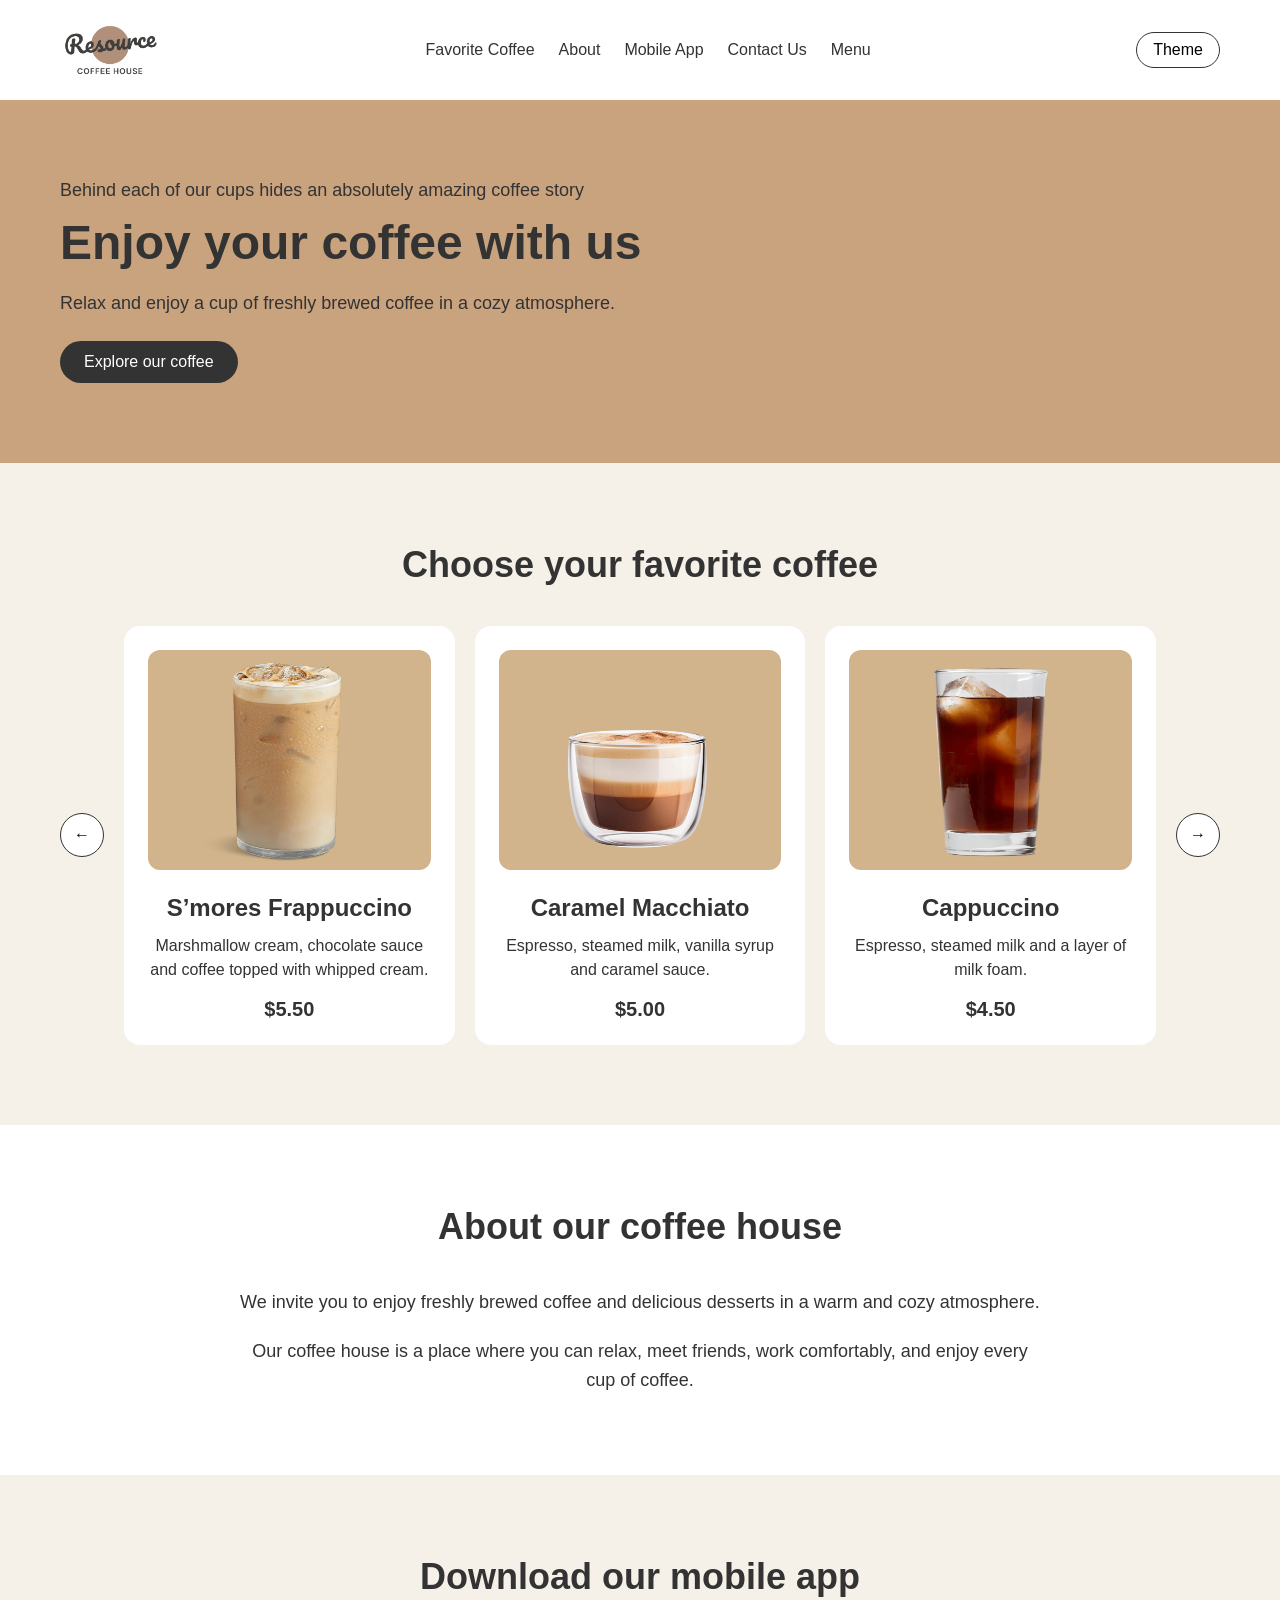
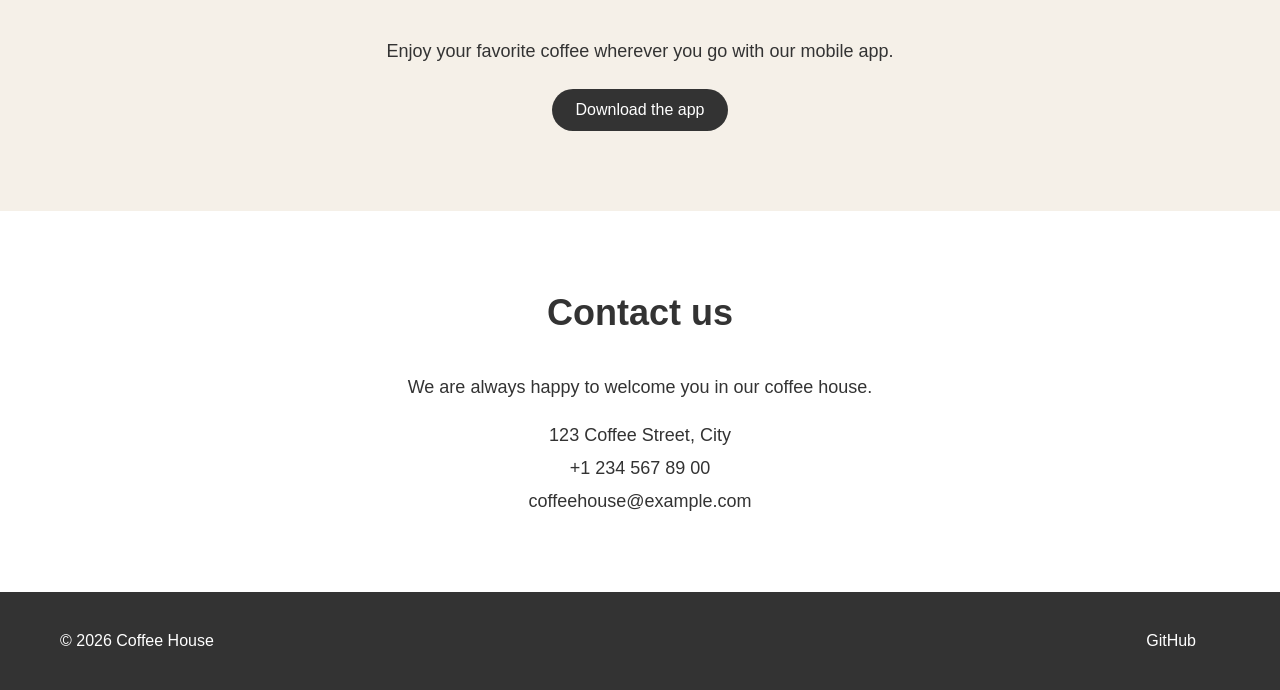
==== index.html @ 2ff6e304 "feat: complete landing page layout" ====
<!DOCTYPE html>
<html lang="en">
<head>
  <meta charset="UTF-8">
  <meta name="viewport" content="width=device-width, initial-scale=1.0">
  <title>Coffee House</title>
  <link rel="stylesheet" href="css/style.css">
</head>
<body>
  <header class="header">
    <div class="container">
      <a class="logo" href="index.html">
        <img src="images/logo.png" alt="Coffee House logo">
      </a>
      <nav class="navigation">
        <ul class="navigation-list">
          <li class="navigation-item">
            <a class="navigation-link" href="#favorite-coffee">Favorite Coffee</a>
          </li>
          <li class="navigation-item">
            <a class="navigation-link" href="#about">About</a>
          </li>
          <li class="navigation-item">
            <a class="navigation-link" href="#mobile-app">Mobile App</a>
          </li>
          <li class="navigation-item">
            <a class="navigation-link" href="#contact">Contact Us</a>
          </li>
          <li class="navigation-item">
            <a class="navigation-link" href="menu.html">Menu</a>
          </li>
        </ul>
      </nav>

      <button class="theme-button" type="button">Theme</button>

      <button class="burger-button" type="button" aria-label="Open navigation menu">
        <span></span>
        <span></span>
      </button>
    </div>
  </header>

  <main>
    <section class="hero" id="hero">
      <div class="container">
        <div class="hero-content">
          <p class="hero-subtitle">Behind each of our cups hides an absolutely amazing coffee story</p>
          <h1 class="hero-title">Enjoy your coffee with us</h1>
          <p class="hero-description">
            Relax and enjoy a cup of freshly brewed coffee in a cozy atmosphere.
          </p>
          <a class="button hero-button" href="#favorite-coffee">Explore our coffee</a>
        </div>
      </div>
    </section>

    <section class="favorite-coffee" id="favorite-coffee">
      <div class="container">
        <h2 class="section-title">Choose your favorite coffee</h2>

        <div class="slider">
          <button class="slider-button slider-button-prev" type="button" aria-label="Previous slide">
            ←
          </button>

          <div class="slider-content">
            <article class="slider-card">
              <img
                class="slider-image"
                src="images/smores.png"
                alt="S’mores Frappuccino coffee"
              >
              <h3 class="slider-title">S’mores Frappuccino</h3>
              <p class="slider-description">
                Marshmallow cream, chocolate sauce and coffee topped with whipped cream.
              </p>
              <p class="slider-price">$5.50</p>
            </article>

            <article class="slider-card">
              <img
                class="slider-image"
                src="images/caramel.png"
                alt="Caramel Macchiato coffee"
              >
              <h3 class="slider-title">Caramel Macchiato</h3>
              <p class="slider-description">
                Espresso, steamed milk, vanilla syrup and caramel sauce.
              </p>
              <p class="slider-price">$5.00</p>
            </article>

            <article class="slider-card">
              <img
                class="slider-image"
                src="images/cappuccino.png"
                alt="Cappuccino coffee"
              >
              <h3 class="slider-title">Cappuccino</h3>
              <p class="slider-description">
                Espresso, steamed milk and a layer of milk foam.
              </p>
              <p class="slider-price">$4.50</p>
            </article>
          </div>

          <button class="slider-button slider-button-next" type="button" aria-label="Next slide">
            →
          </button>
        </div>
      </div>
    </section>

    <section class="about" id="about">
      <div class="container">
        <h2 class="section-title">About our coffee house</h2>

        <div class="about-content">
          <p class="about-text">
            We invite you to enjoy freshly brewed coffee and delicious desserts
            in a warm and cozy atmosphere.
          </p>

          <p class="about-text">
            Our coffee house is a place where you can relax, meet friends,
            work comfortably, and enjoy every cup of coffee.
          </p>
        </div>
      </div>
    </section>

    <section class="mobile-app" id="mobile-app">
      <div class="container">
        <h2 class="section-title">Download our mobile app</h2>

        <div class="mobile-app-content">
          <p class="mobile-app-text">
            Enjoy your favorite coffee wherever you go with our mobile app.
          </p>

          <a class="button mobile-app-button" href="#">Download the app</a>
        </div>
      </div>
    </section>

    <section class="contact" id="contact">
      <div class="container">
        <h2 class="section-title">Contact us</h2>

        <div class="contact-content">
          <p class="contact-text">
            We are always happy to welcome you in our coffee house.
          </p>

          <ul class="contact-list">
            <li class="contact-item">123 Coffee Street, City</li>
            <li class="contact-item">+1 234 567 89 00</li>
            <li class="contact-item">coffeehouse@example.com</li>
          </ul>
        </div>
      </div>
    </section>
  </main>

  <footer class="footer">
    <div class="container">
      <p class="footer-text">© 2026 Coffee House</p>

      <div class="footer-links">
        <a class="footer-link" href="https://github.com/" target="_blank" rel="noopener noreferrer">
          GitHub
        </a>
        <a class="footer-link" href="https://rs.school/" target="_blank" rel="noopener noreferrer">
          <img src="images/rs-school-logo.svg" alt="Rolling Scopes School logo">
        </a>
      </div>
    </div>
  </footer>

  <script src="js/script.js"></script>
</body>
</html>
---- css/style.css ----
* {
  box-sizing: border-box;
}

html {
  scroll-behavior: smooth;
}

body {
  margin: 0;
  font-family: Arial, sans-serif;
  background-color: #e6e6e6;
  color: #333333;
}

a {
  color: inherit;
  text-decoration: none;
}

button {
  font: inherit;
}

.container {
  width: 100%;
  max-width: 1200px;
  margin: 0 auto;
  padding-right: 20px;
  padding-left: 20px;
}

.header {
  padding-top: 20px;
  padding-bottom: 20px;
  background-color: #ffffff;
}

.header .container {
  display: flex;
  align-items: center;
  justify-content: space-between;
}

.logo {
  display: block;
  width: 100px;
}

.logo img {
  display: block;
  width: 100%;
  height: auto;
}

.navigation-list {
  display: flex;
  margin: 0;
  padding: 0;
  gap: 24px;
  list-style: none;
}

.navigation-link {
  transition: opacity 0.3s ease;
}

.navigation-link:hover {
  opacity: 0.7;
}

.theme-button {
  padding: 8px 16px;
  border: 1px solid #333333;
  border-radius: 20px;
  background-color: transparent;
  cursor: pointer;
  transition: background-color 0.3s ease, color 0.3s ease;
}

.theme-button:hover {
  background-color: #333333;
  color: #ffffff;
}

.burger-button {
  display: none;
}

.hero {
  padding-top: 80px;
  padding-bottom: 80px;
  background-color: #c9a27e;
}

.hero-content {
  max-width: 600px;
}

.hero-subtitle {
  margin-top: 0;
  margin-bottom: 16px;
  font-size: 18px;
}

.hero-title {
  margin-top: 0;
  margin-bottom: 20px;
  font-size: 48px;
  line-height: 1.1;
}

.hero-description {
  margin-top: 0;
  margin-bottom: 24px;
  font-size: 18px;
  line-height: 1.5;
}

.hero-button {
  display: inline-block;
  padding: 12px 24px;
  border-radius: 24px;
  background-color: #333333;
  color: #ffffff;
  transition: opacity 0.3s ease;
}

.hero-button:hover {
  opacity: 0.8;
}

.favorite-coffee {
  padding-top: 80px;
  padding-bottom: 80px;
  background-color: #f5f0e8;
}

.section-title {
  margin-top: 0;
  margin-bottom: 40px;
  font-size: 36px;
  line-height: 1.2;
  text-align: center;
}

.slider {
  display: flex;
  align-items: center;
  gap: 20px;
}

.slider-content {
  display: flex;
  flex: 1;
  gap: 20px;
  overflow: hidden;
}

.slider-card {
  flex: 1;
  padding: 24px;
  border-radius: 16px;
  background-color: #ffffff;
  text-align: center;
}

.slider-image {
  width: 100%;
  height: 220px;
  margin-bottom: 20px;
  border-radius: 12px;
  background-color: #d2b48c;
}

.slider-title {
  margin-top: 0;
  margin-bottom: 12px;
  font-size: 24px;
}

.slider-description {
  margin-top: 0;
  margin-bottom: 16px;
  line-height: 1.5;
}

.slider-price {
  margin: 0;
  font-weight: 700;
  font-size: 20px;
}

.slider-button {
  width: 44px;
  height: 44px;
  flex-shrink: 0;
  border: 1px solid #333333;
  border-radius: 50%;
  background-color: #ffffff;
  cursor: pointer;
  transition: background-color 0.3s ease, color 0.3s ease;
}

.slider-button:hover {
  background-color: #333333;
  color: #ffffff;
}

.about {
  padding-top: 80px;
  padding-bottom: 80px;
  background-color: #ffffff;
}

.about-content {
  max-width: 800px;
  margin: 0 auto;
}

.about-text {
  margin-top: 0;
  margin-bottom: 20px;
  font-size: 18px;
  line-height: 1.6;
  text-align: center;
}

.about-text:last-child {
  margin-bottom: 0;
}

.mobile-app {
  padding-top: 80px;
  padding-bottom: 80px;
  background-color: #f5f0e8;
}

.mobile-app-content {
  max-width: 700px;
  margin: 0 auto;
  text-align: center;
}

.mobile-app-text {
  margin-top: 0;
  margin-bottom: 24px;
  font-size: 18px;
  line-height: 1.5;
}

.mobile-app-button {
  display: inline-block;
  padding: 12px 24px;
  border-radius: 24px;
  background-color: #333333;
  color: #ffffff;
  transition: opacity 0.3s ease;
}

.mobile-app-button:hover {
  opacity: 0.8;
}

.contact {
  padding-top: 80px;
  padding-bottom: 80px;
  background-color: #ffffff;
}

.contact-content {
  max-width: 600px;
  margin: 0 auto;
  text-align: center;
}

.contact-text {
  margin-top: 0;
  margin-bottom: 24px;
  font-size: 18px;
  line-height: 1.5;
}

.contact-list {
  margin: 0;
  padding: 0;
  list-style: none;
}

.contact-item {
  margin-bottom: 12px;
  font-size: 18px;
}

.contact-item:last-child {
  margin-bottom: 0;
}

.footer {
  padding-top: 40px;
  padding-bottom: 40px;
  background-color: #333333;
  color: #ffffff;
}

.footer .container {
  display: flex;
  align-items: center;
  justify-content: space-between;
  gap: 20px;
}

.footer-text {
  margin: 0;
}

.footer-links {
  display: flex;
  gap: 24px;
}

.footer-link {
  transition: opacity 0.3s ease;
}

.footer-link:hover {
  opacity: 0.7;
}

.menu {
  padding-top: 80px;
  padding-bottom: 80px;
  background-color: #f5f0e8;
}

.menu-title {
  margin-top: 0;
  margin-bottom: 40px;
  font-size: 48px;
  line-height: 1.2;
  text-align: center;
}

.menu-categories {
  display: flex;
  justify-content: center;
  gap: 16px;
  margin-bottom: 40px;
}

.category-button {
  padding: 10px 20px;
  border: 1px solid #333333;
  border-radius: 24px;
  background-color: #ffffff;
  cursor: pointer;
  transition: background-color 0.3s ease, color 0.3s ease;
}

.category-button:hover {
  background-color: #333333;
  color: #ffffff;
}

.menu-grid {
  display: grid;
  grid-template-columns: repeat(4, 1fr);
  gap: 20px;
}

.menu-card {
  overflow: hidden;
  border-radius: 16px;
  background-color: #ffffff;
  transition: transform 0.3s ease, box-shadow 0.3s ease;
}

.menu-card:hover {
  transform: translateY(-4px);
  box-shadow: 0 8px 20px rgba(0, 0, 0, 0.15);
}

.menu-card-image {
  display: block;
  width: 100%;
  height: auto;
}

.menu-card-title {
  margin-top: 20px;
  margin-right: 20px;
  margin-bottom: 12px;
  margin-left: 20px;
  font-size: 22px;
}

.menu-card-description {
  margin-top: 0;
  margin-right: 20px;
  margin-bottom: 16px;
  margin-left: 20px;
  line-height: 1.5;
}

.menu-card-price {
  margin-top: 0;
  margin-right: 20px;
  margin-bottom: 20px;
  margin-left: 20px;
  font-weight: 700;
  font-size: 20px;
}

.show-more-button {
  display: block;
  margin-top: 40px;
  margin-right: auto;
  margin-left: auto;
  padding: 12px 24px;
  border: 1px solid #333333;
  border-radius: 24px;
  background-color: #333333;
  color: #ffffff;
  cursor: pointer;
  transition: opacity 0.3s ease;
}

.show-more-button:hover {
  opacity: 0.8;
}

@media (max-width: 768px) {
  .navigation {
    display: none;
  }

  .burger-button {
    display: flex;
    flex-direction: column;
    align-items: center;
    justify-content: center;
    gap: 6px;
    width: 44px;
    height: 44px;
    padding: 0;
    border: 1px solid #333333;
    border-radius: 50%;
    background-color: transparent;
    cursor: pointer;
  }

  .burger-button span {
    width: 18px;
    height: 2px;
    background-color: #333333;
  }

  .theme-button {
    margin-left: auto;
  }

  .menu-grid {
    grid-template-columns: 1fr;
  }

  .hero {
    padding-top: 60px;
    padding-bottom: 60px;
  }

  .hero-title {
    font-size: 40px;
  }

  .section-title {
    font-size: 32px;
  }

  .slider {
    gap: 12px;
  }

  .slider-content {
    gap: 0;
  }

  .slider-card {
    min-width: 100%;
  }

  .slider-card:not(:first-child) {
    display: none;
  }

    .slider-image {
    height: auto;
    object-fit: contain;
  }

  .footer .container {
    flex-direction: column;
    text-align: center;
  }
}

@media (max-width: 380px) {
  .container {
    padding-right: 16px;
    padding-left: 16px;
  }

  .header {
    padding-top: 16px;
    padding-bottom: 16px;
  }

  .logo {
    font-size: 20px;
  }

  .theme-button {
    padding: 6px 12px;
  }

  .hero-title {
    font-size: 32px;
  }

  .hero-subtitle {
    font-size: 16px;
  }

  .hero-description {
    font-size: 16px;
  }

  .section-title {
    font-size: 28px;
  }

  .slider {
    gap: 8px;
  }

  .slider-button {
    width: 36px;
    height: 36px;
  }

  .slider-card {
    padding: 16px;
  }

  .slider-image {
    height: 180px;
  }

  .menu {
    padding-top: 60px;
    padding-bottom: 60px;
  }

  .menu-title {
    font-size: 32px;
  }

  .menu-categories {
    gap: 8px;
  }

  .category-button {
    padding: 8px 12px;
  }

  .menu-grid {
    grid-template-columns: 1fr;
  }
}

.dark-theme {
  background-color: #333333;
  color: #ffffff;
}

.dark-theme .header {
  background-color: #222222;
}

.dark-theme .hero {
  background-color: #5a4635;
}

.dark-theme .favorite-coffee {
  background-color: #2b2b2b;
}

.dark-theme .slider-card {
  background-color: #3a3a3a;
}

.dark-theme .about {
  background-color: #222222;
}

.dark-theme .mobile-app {
  background-color: #2b2b2b;
}

.dark-theme .contact {
  background-color: #222222;
}

.dark-theme .menu {
  background-color: #2b2b2b;
}

.dark-theme .menu-card {
  background-color: #3a3a3a;
}

.dark-theme .category-button {
  background-color: #3a3a3a;
  color: #ffffff;
}

.dark-theme .slider-button {
  background-color: #3a3a3a;
  color: #ffffff;
}

.dark-theme .theme-button {
  border-color: #ffffff;
  color: #ffffff;
}
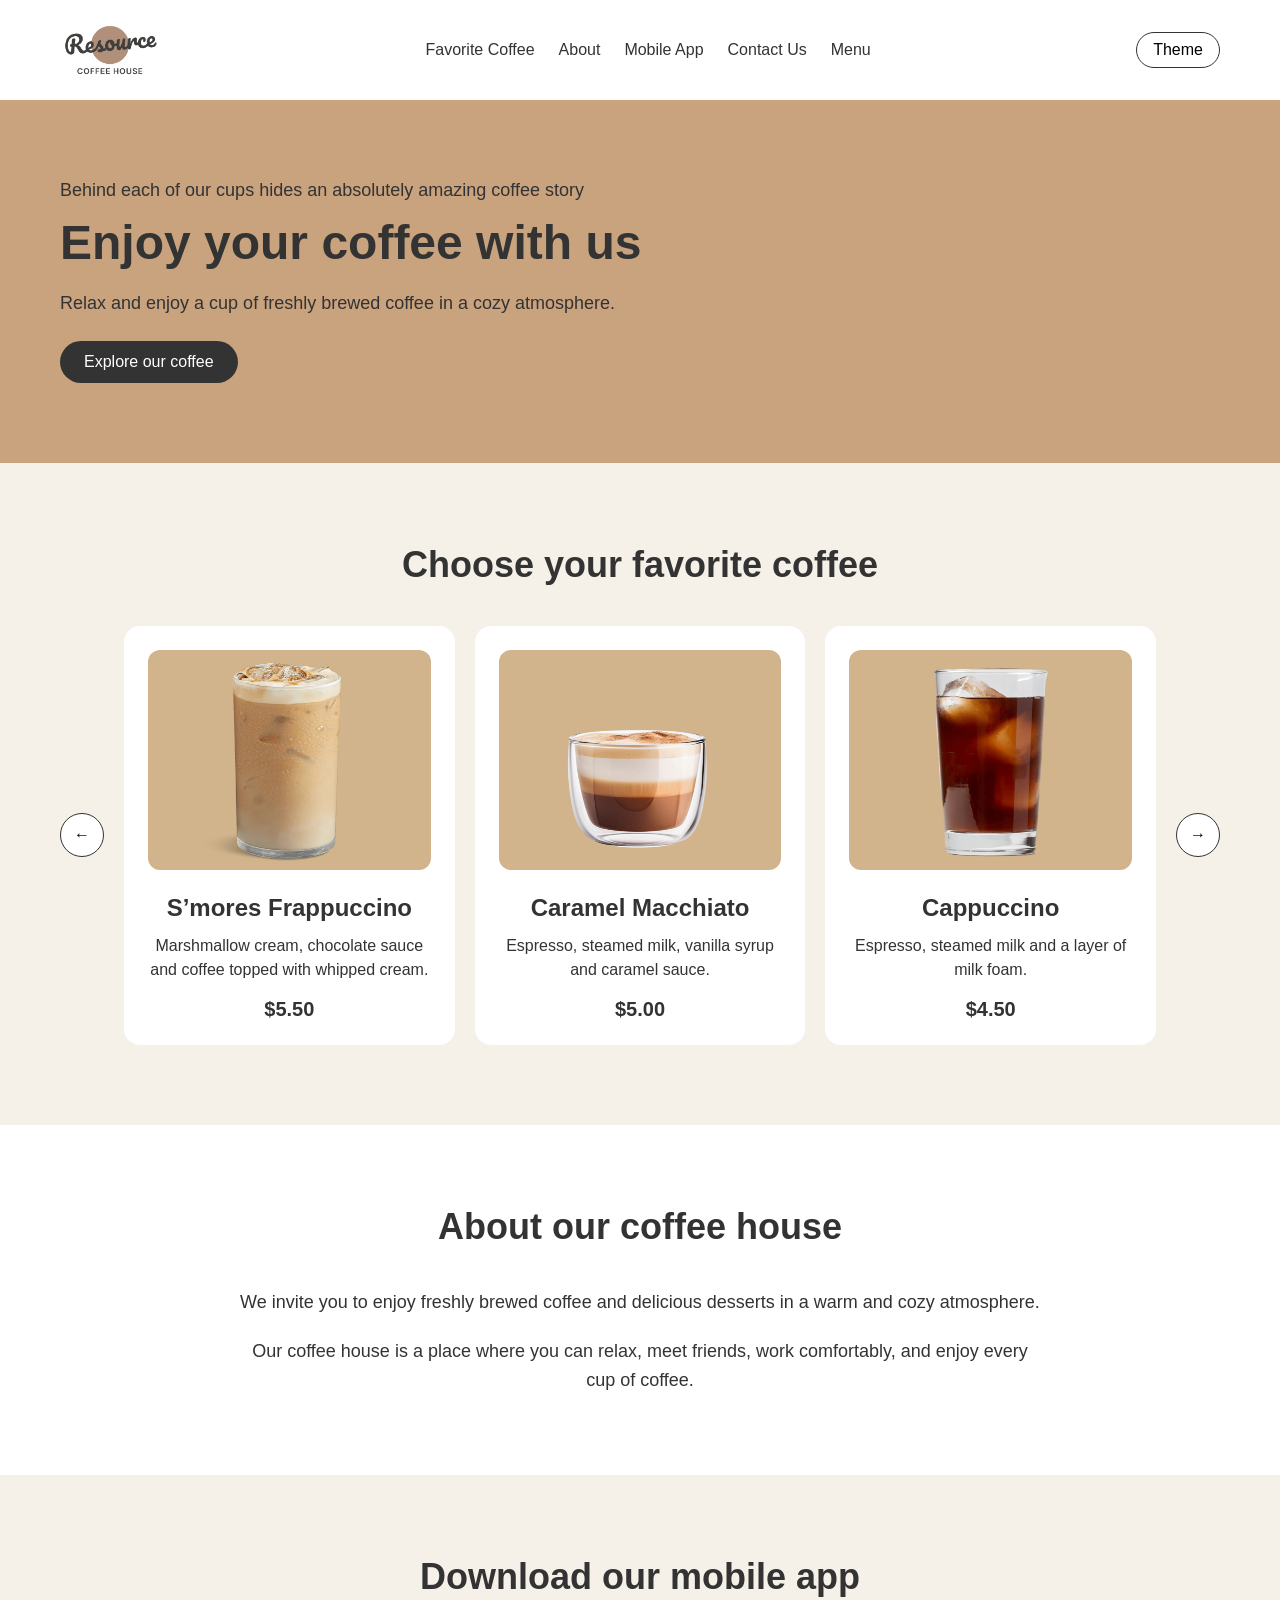
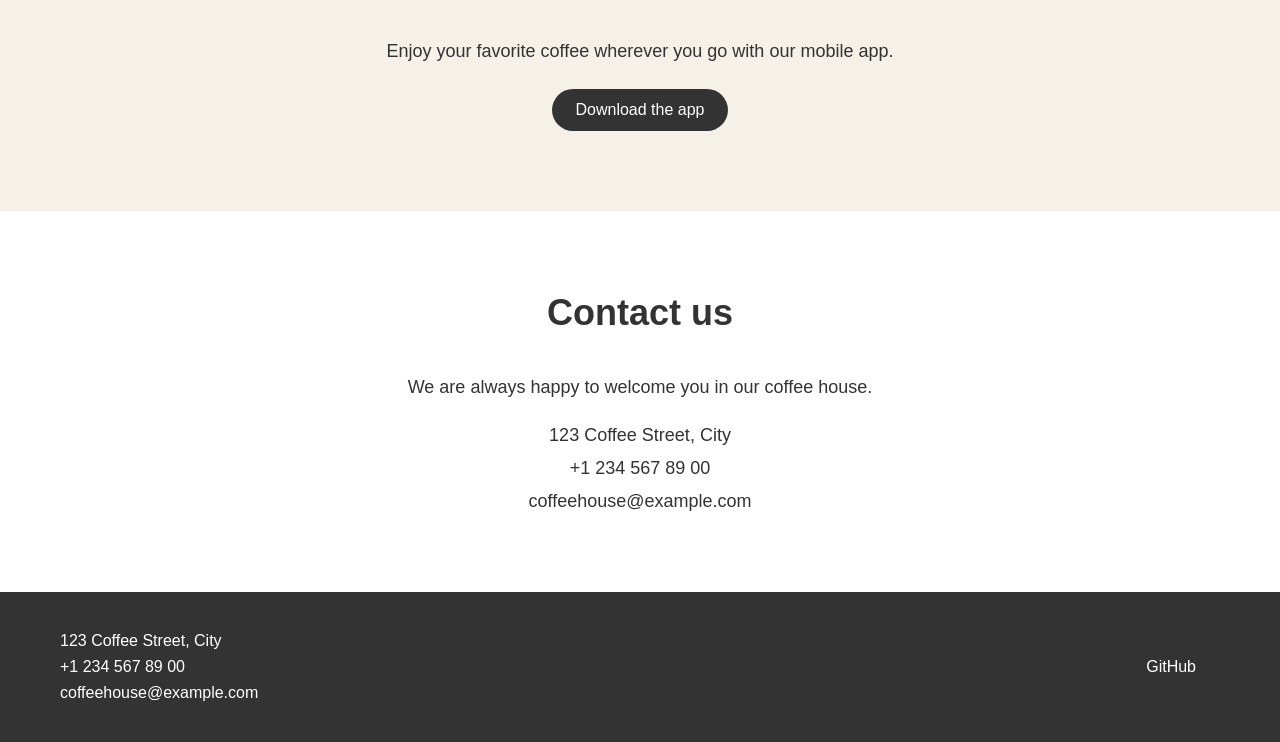
==== commit 9080f6ff: "fix: update footer contacts" ====
--- a/index.html
+++ b/index.html
@@ -4,6 +4,7 @@
   <meta charset="UTF-8">
   <meta name="viewport" content="width=device-width, initial-scale=1.0">
   <title>Coffee House</title>
+  <link rel="icon" href="images/logo.png">
   <link rel="stylesheet" href="css/style.css">
 </head>
 <body>
@@ -155,8 +156,12 @@
 
           <ul class="contact-list">
             <li class="contact-item">123 Coffee Street, City</li>
-            <li class="contact-item">+1 234 567 89 00</li>
-            <li class="contact-item">coffeehouse@example.com</li>
+            <li class="contact-item">
+              <a href="tel:+12345678900">+1 234 567 89 00</a>
+            </li>
+            <li class="contact-item">
+              <a href="mailto:coffeehouse@example.com">coffeehouse@example.com</a>
+            </li>
           </ul>
         </div>
       </div>
@@ -165,7 +170,11 @@
 
   <footer class="footer">
     <div class="container">
-      <p class="footer-text">© 2026 Coffee House</p>
+      <div class="footer-contact">
+        <p>123 Coffee Street, City</p>
+        <p>+1 234 567 89 00</p>
+        <p>coffeehouse@example.com</p>
+      </div>
 
       <div class="footer-links">
         <a class="footer-link" href="https://github.com/" target="_blank" rel="noopener noreferrer">
--- a/css/style.css
+++ b/css/style.css
@@ -311,6 +311,16 @@
 }
 
 .footer-text {
+  margin: 0;
+}
+
+.footer-contact {
+  display: flex;
+  flex-direction: column;
+  gap: 8px;
+}
+
+.footer-contact p {
   margin: 0;
 }
 
@@ -492,7 +502,7 @@
     display: none;
   }
 
-    .slider-image {
+  .slider-image {
     height: auto;
     object-fit: contain;
   }
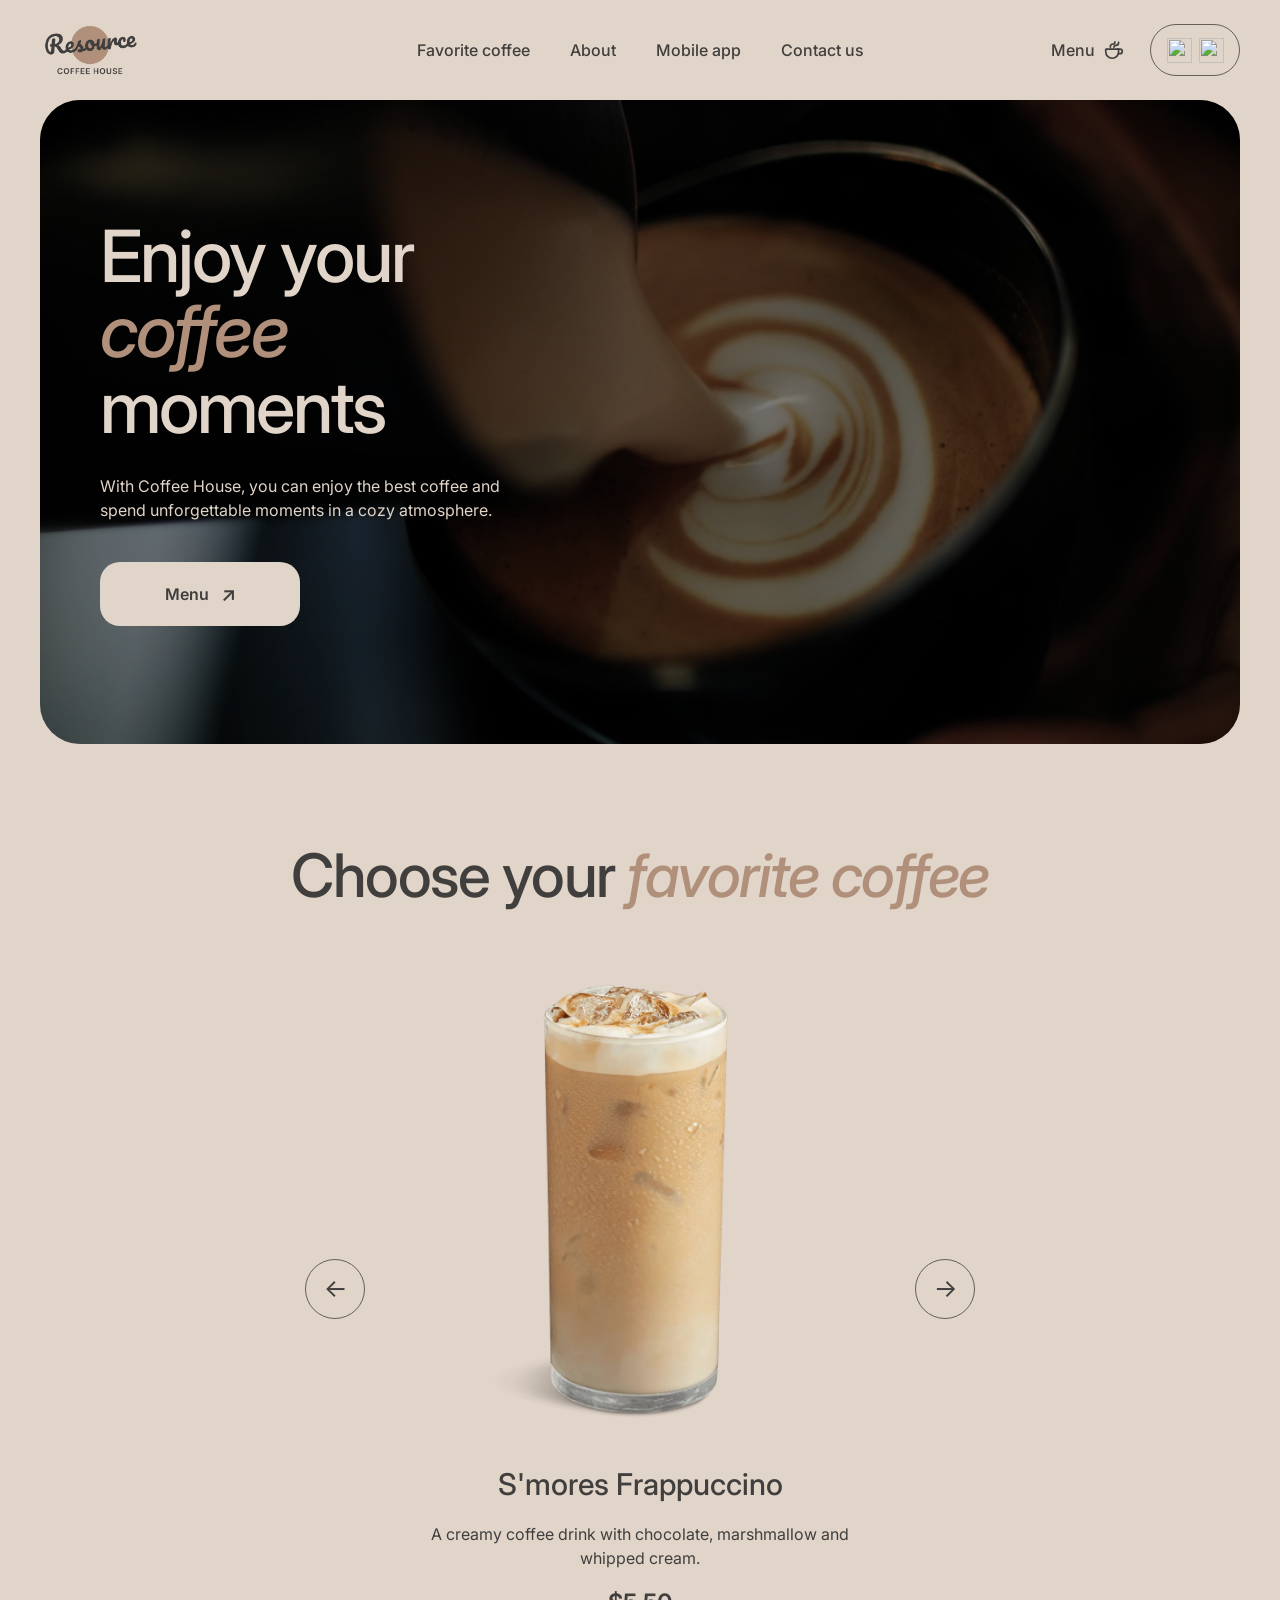
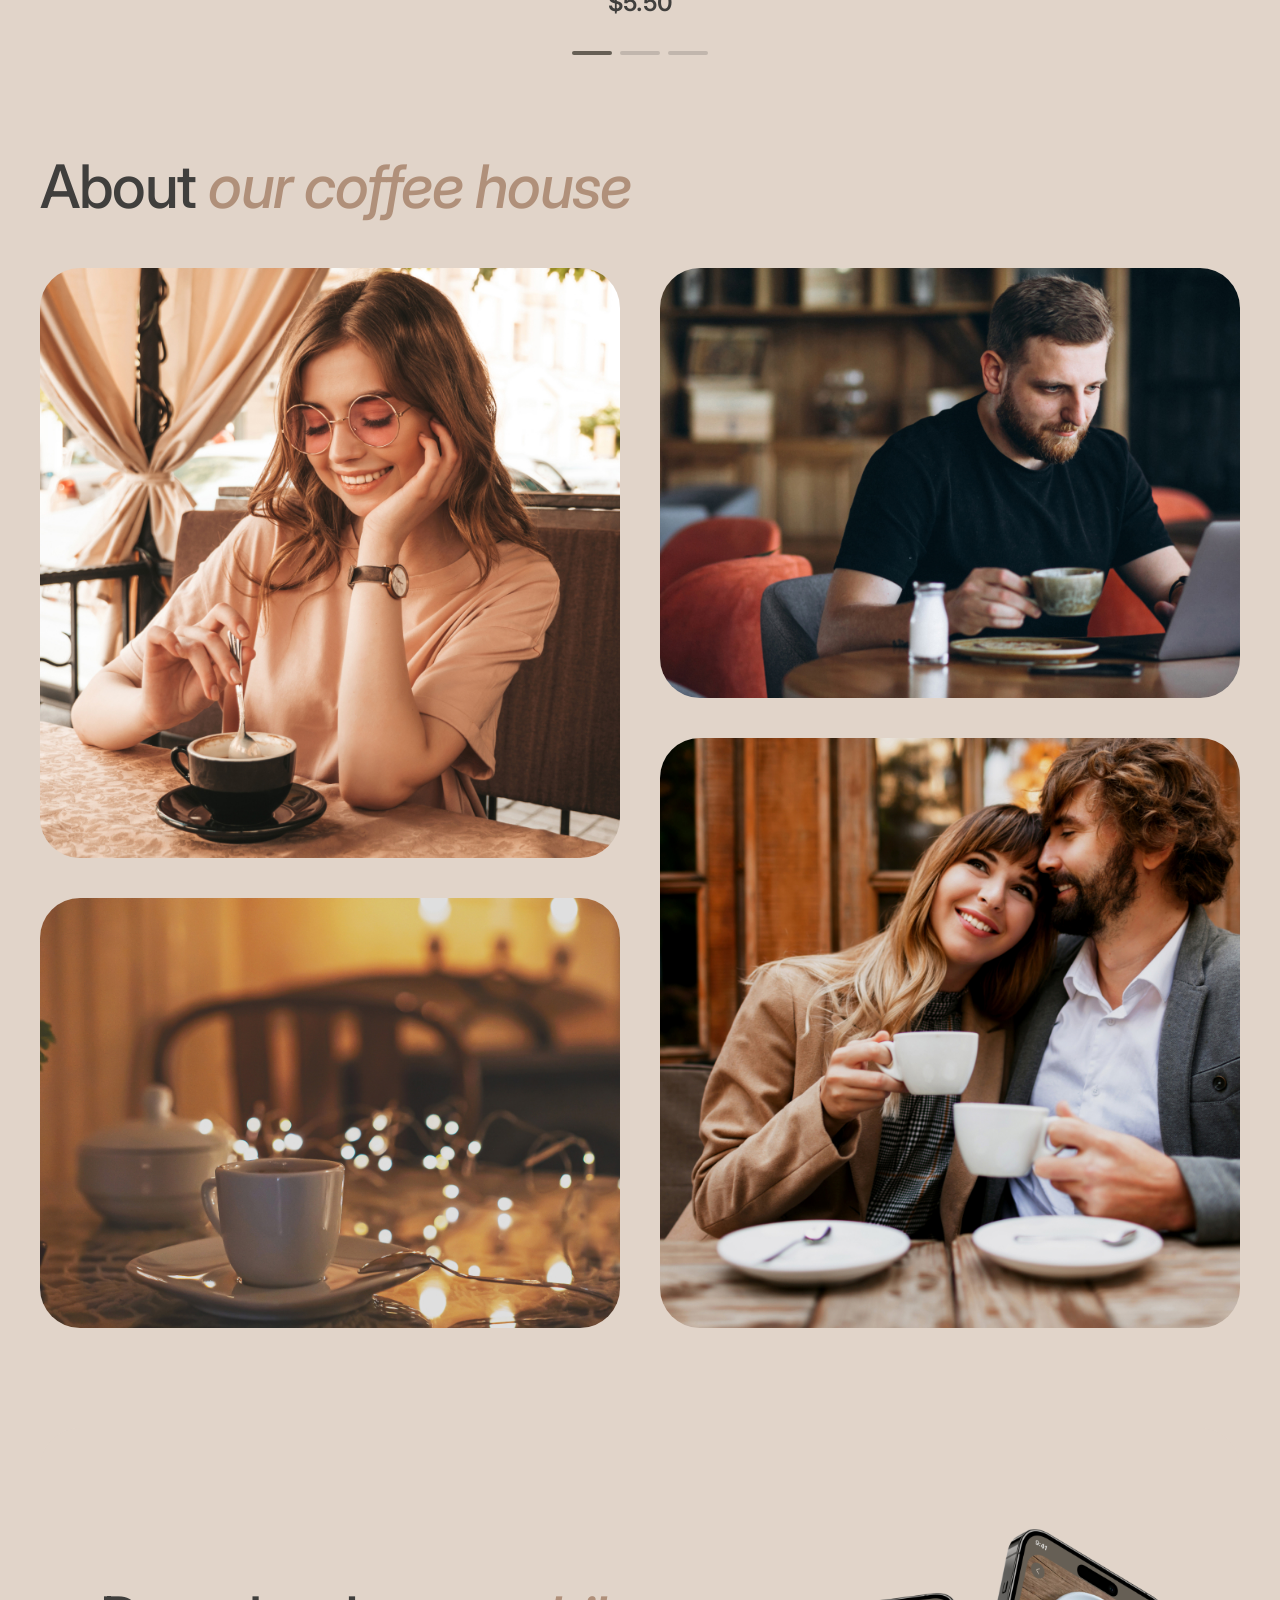
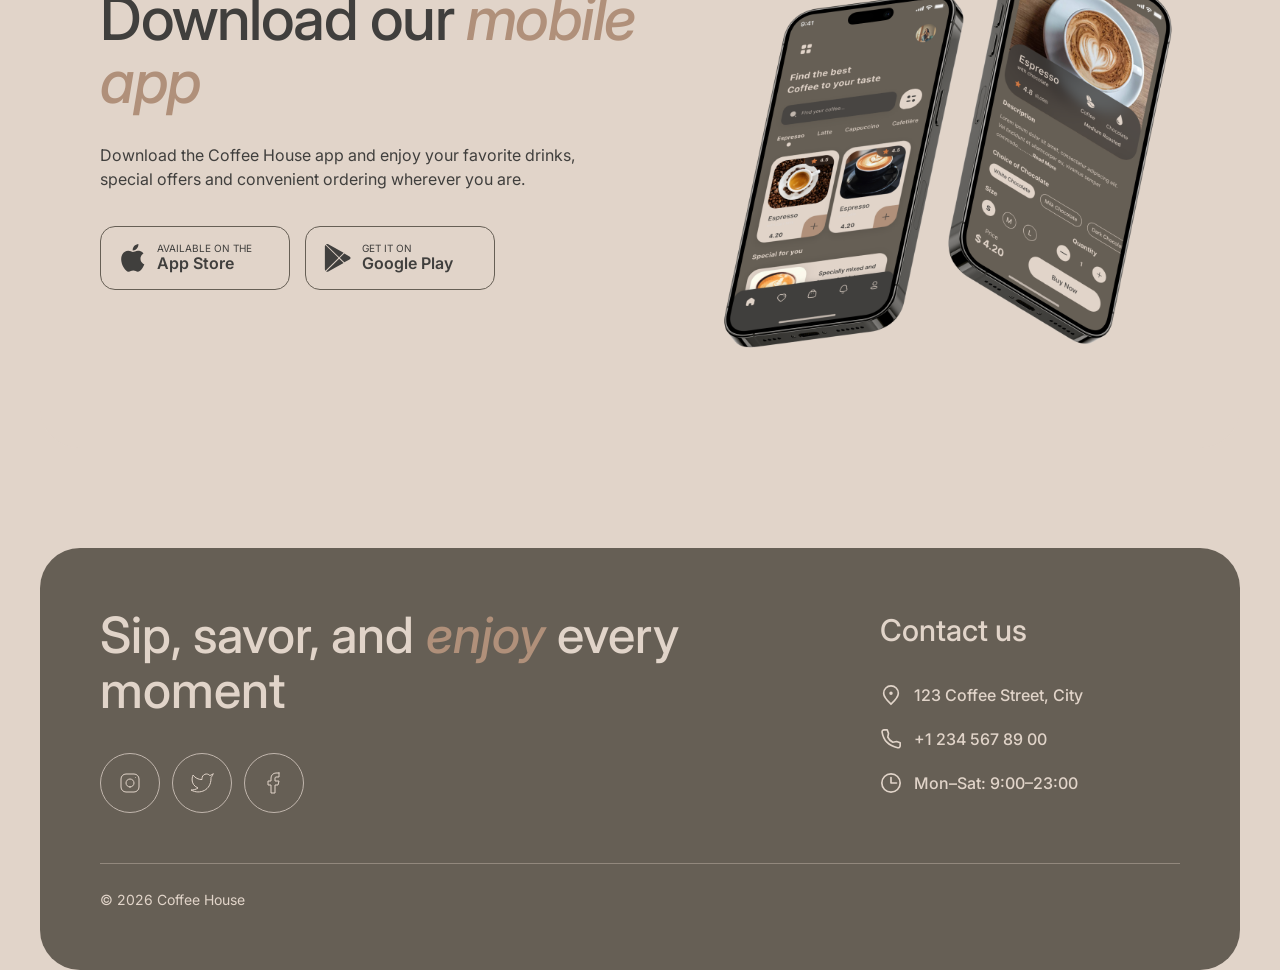
==== commit c54932a9: "feat: complete landing page and responsive design" ====
--- a/index.html
+++ b/index.html
@@ -1,39 +1,52 @@
 <!DOCTYPE html>
 <html lang="en">
 <head>
-  <meta charset="UTF-8">
-  <meta name="viewport" content="width=device-width, initial-scale=1.0">
+  <meta charset="utf-8">
+  <meta name="viewport" content="width=device-width, initial-scale=1">
+  <meta name="description" content="Coffee House - enjoy your favorite coffee and cozy moments.">
   <title>Coffee House</title>
-  <link rel="icon" href="images/logo.png">
+  <link rel="icon" type="image/svg+xml" href="images/icons/coffee-cup.svg">
+  <link rel="preconnect" href="https://fonts.googleapis.com">
+  <link rel="preconnect" href="https://fonts.gstatic.com" crossorigin>
+  <link href="https://fonts.googleapis.com/css2?family=Inter:ital,wght@0,400;0,500;0,600;1,500&display=swap" rel="stylesheet">
   <link rel="stylesheet" href="css/style.css">
 </head>
 <body>
-  <header class="header">
-    <div class="container">
-      <a class="logo" href="index.html">
-        <img src="images/logo.png" alt="Coffee House logo">
+
+  <header class="header container">
+    <a class="logo" href="index.html" aria-label="Coffee House home">
+      <img class="logo__img logo-light" src="images/logo.png" alt="Coffee House">
+      <img class="logo__img logo-dark" src="images/logo-dark.png" alt="">
+    </a>
+
+    <nav class="navigation" aria-label="Main navigation">
+      <ul class="navigation-list">
+        <li class="navigation-item">
+          <a class="navigation-link" href="#favorite">Favorite coffee</a>
+        </li>
+        <li class="navigation-item">
+          <a class="navigation-link" href="#about">About</a>
+        </li>
+        <li class="navigation-item">
+          <a class="navigation-link" href="#mobile-app">Mobile app</a>
+        </li>
+        <li class="navigation-item">
+          <a class="navigation-link" href="#contacts">Contact us</a>
+        </li>
+      </ul>
+    </nav>
+
+    <div class="header-actions">
+      <a class="menu-link" href="menu.html">
+        <span>Menu</span>
+        <img class="menu-link-icon" src="images/icons/coffee-cup.svg" alt="">
       </a>
-      <nav class="navigation">
-        <ul class="navigation-list">
-          <li class="navigation-item">
-            <a class="navigation-link" href="#favorite-coffee">Favorite Coffee</a>
-          </li>
-          <li class="navigation-item">
-            <a class="navigation-link" href="#about">About</a>
-          </li>
-          <li class="navigation-item">
-            <a class="navigation-link" href="#mobile-app">Mobile App</a>
-          </li>
-          <li class="navigation-item">
-            <a class="navigation-link" href="#contact">Contact Us</a>
-          </li>
-          <li class="navigation-item">
-            <a class="navigation-link" href="menu.html">Menu</a>
-          </li>
-        </ul>
-      </nav>
-
-      <button class="theme-button" type="button">Theme</button>
+
+      <button class="theme-button" type="button" aria-label="Change theme">
+        <img class="theme-icon theme-sun" src="images/icons/sun.svg" alt="">
+        <img class="theme-icon theme-moon" src="images/icons/moon.svg" alt="">
+        <img class="theme-icon theme-moon-dark" src="images/icons/moon-dark.svg" alt="">
+      </button>
 
       <button class="burger-button" type="button" aria-label="Open navigation menu">
         <span></span>
@@ -43,148 +56,221 @@
   </header>
 
   <main>
-    <section class="hero" id="hero">
-      <div class="container">
-        <div class="hero-content">
-          <p class="hero-subtitle">Behind each of our cups hides an absolutely amazing coffee story</p>
-          <h1 class="hero-title">Enjoy your coffee with us</h1>
-          <p class="hero-description">
-            Relax and enjoy a cup of freshly brewed coffee in a cozy atmosphere.
-          </p>
-          <a class="button hero-button" href="#favorite-coffee">Explore our coffee</a>
-        </div>
-      </div>
-    </section>
-
-    <section class="favorite-coffee" id="favorite-coffee">
-      <div class="container">
-        <h2 class="section-title">Choose your favorite coffee</h2>
-
-        <div class="slider">
-          <button class="slider-button slider-button-prev" type="button" aria-label="Previous slide">
-            ←
-          </button>
-
-          <div class="slider-content">
+
+    <section class="hero container">
+      <div class="hero-background">
+        <img src="images/img-hero.jpg" alt="Coffee House interior">
+      </div>
+
+      <div class="hero-content">
+        <h1 class="hero-title">
+          Enjoy your
+          <span><span class="hero-title-accent">coffee</span> moments</span>
+        </h1>
+
+        <p class="hero-text">
+          With Coffee House, you can enjoy the best coffee and spend unforgettable
+          moments in a cozy atmosphere.
+        </p>
+
+        <a class="hero-button" href="menu.html">
+          <span>Menu</span>
+          <span class="hero-button-icon">↗</span>
+        </a>
+      </div>
+    </section>
+
+    <section class="favorite container" id="favorite">
+      <h2 class="section-title favorite-title">
+        Choose your <span>favorite coffee</span>
+      </h2>
+
+      <div class="slider">
+        <button class="slider-button" type="button" aria-label="Previous coffee">
+          ←
+        </button>
+
+        <div class="slider-viewport">
+          <div class="slider-track">
+
             <article class="slider-card">
-              <img
-                class="slider-image"
-                src="images/smores.png"
-                alt="S’mores Frappuccino coffee"
-              >
-              <h3 class="slider-title">S’mores Frappuccino</h3>
+              <img class="slider-image" src="images/smores.png" alt="S'mores coffee">
+              <h3 class="slider-title">S'mores Frappuccino</h3>
               <p class="slider-description">
-                Marshmallow cream, chocolate sauce and coffee topped with whipped cream.
+                A creamy coffee drink with chocolate, marshmallow and whipped cream.
               </p>
               <p class="slider-price">$5.50</p>
             </article>
 
             <article class="slider-card">
-              <img
-                class="slider-image"
-                src="images/caramel.png"
-                alt="Caramel Macchiato coffee"
-              >
+              <img class="slider-image" src="images/caramel.png" alt="Caramel coffee">
               <h3 class="slider-title">Caramel Macchiato</h3>
               <p class="slider-description">
-                Espresso, steamed milk, vanilla syrup and caramel sauce.
+                Espresso with steamed milk, vanilla and caramel.
               </p>
               <p class="slider-price">$5.00</p>
             </article>
 
             <article class="slider-card">
-              <img
-                class="slider-image"
-                src="images/cappuccino.png"
-                alt="Cappuccino coffee"
-              >
+              <img class="slider-image" src="images/cappuccino.png" alt="Cappuccino">
               <h3 class="slider-title">Cappuccino</h3>
               <p class="slider-description">
-                Espresso, steamed milk and a layer of milk foam.
+                Rich espresso with steamed milk and a thick layer of foam.
               </p>
               <p class="slider-price">$4.50</p>
             </article>
-          </div>
-
-          <button class="slider-button slider-button-next" type="button" aria-label="Next slide">
-            →
-          </button>
-        </div>
-      </div>
-    </section>
-
-    <section class="about" id="about">
-      <div class="container">
-        <h2 class="section-title">About our coffee house</h2>
-
-        <div class="about-content">
-          <p class="about-text">
-            We invite you to enjoy freshly brewed coffee and delicious desserts
-            in a warm and cozy atmosphere.
+
+          </div>
+        </div>
+
+        <button class="slider-button" type="button" aria-label="Next coffee">
+          →
+        </button>
+      </div>
+
+      <div class="slider-controls">
+        <button class="slider-control slider-control-active" type="button" aria-label="Slide 1"></button>
+        <button class="slider-control" type="button" aria-label="Slide 2"></button>
+        <button class="slider-control" type="button" aria-label="Slide 3"></button>
+      </div>
+    </section>
+
+    <section class="about container" id="about">
+      <h2 class="section-title about-title">
+        About <span>our coffee house</span>
+      </h2>
+
+      <div class="about-images">
+        <div class="about-column">
+          <div class="about-box about-box-tall">
+            <img src="images/about-1.jpg" alt="Coffee House interior">
+          </div>
+
+          <div class="about-box about-box-short">
+            <img src="images/about-2.jpg" alt="Coffee and dessert">
+          </div>
+        </div>
+
+        <div class="about-column">
+          <div class="about-box about-box-short">
+            <img src="images/about-3.jpg" alt="Coffee House atmosphere">
+          </div>
+
+          <div class="about-box about-box-tall">
+            <img src="images/about-4.jpg" alt="Coffee House interior">
+          </div>
+        </div>
+      </div>
+    </section>
+
+    <section class="mobile-app container" id="mobile-app">
+      <div class="mobile-app-content">
+
+        <div class="mobile-app-text">
+          <h2 class="section-title">
+            Download our <span>mobile app</span>
+          </h2>
+
+          <p>
+            Download the Coffee House app and enjoy your favorite drinks,
+            special offers and convenient ordering wherever you are.
           </p>
 
-          <p class="about-text">
-            Our coffee house is a place where you can relax, meet friends,
-            work comfortably, and enjoy every cup of coffee.
-          </p>
-        </div>
-      </div>
-    </section>
-
-    <section class="mobile-app" id="mobile-app">
-      <div class="container">
-        <h2 class="section-title">Download our mobile app</h2>
-
-        <div class="mobile-app-content">
-          <p class="mobile-app-text">
-            Enjoy your favorite coffee wherever you go with our mobile app.
-          </p>
-
-          <a class="button mobile-app-button" href="#">Download the app</a>
-        </div>
-      </div>
-    </section>
-
-    <section class="contact" id="contact">
-      <div class="container">
-        <h2 class="section-title">Contact us</h2>
-
-        <div class="contact-content">
-          <p class="contact-text">
-            We are always happy to welcome you in our coffee house.
-          </p>
-
-          <ul class="contact-list">
-            <li class="contact-item">123 Coffee Street, City</li>
-            <li class="contact-item">
-              <a href="tel:+12345678900">+1 234 567 89 00</a>
-            </li>
-            <li class="contact-item">
-              <a href="mailto:coffeehouse@example.com">coffeehouse@example.com</a>
-            </li>
-          </ul>
-        </div>
-      </div>
-    </section>
+          <div class="mobile-app-buttons">
+            <a class="store-button" href="#">
+              <img class="store-button-icon store-icon-light"
+                   src="images/icons/apple-light.svg"
+                   alt="">
+              <img class="store-button-icon store-icon-dark"
+                   src="images/icons/apple-dark.svg"
+                   alt="">
+              <span class="store-button-text">
+                <span class="store-button-caption">Available on the</span>
+                <span>App Store</span>
+              </span>
+            </a>
+
+            <a class="store-button" href="#">
+              <img class="store-button-icon store-icon-light"
+                   src="images/icons/google-light.svg"
+                   alt="">
+              <img class="store-button-icon store-icon-dark"
+                   src="images/icons/google-dark.svg"
+                   alt="">
+              <span class="store-button-text">
+                <span class="store-button-caption">Get it on</span>
+                <span>Google Play</span>
+              </span>
+            </a>
+          </div>
+        </div>
+
+        <div class="mobile-app-image">
+          <img src="images/mobile-screens.png" alt="Coffee House mobile application">
+        </div>
+
+      </div>
+    </section>
+
   </main>
 
-  <footer class="footer">
-    <div class="container">
-      <div class="footer-contact">
-        <p>123 Coffee Street, City</p>
-        <p>+1 234 567 89 00</p>
-        <p>coffeehouse@example.com</p>
-      </div>
-
-      <div class="footer-links">
-        <a class="footer-link" href="https://github.com/" target="_blank" rel="noopener noreferrer">
-          GitHub
-        </a>
-        <a class="footer-link" href="https://rs.school/" target="_blank" rel="noopener noreferrer">
-          <img src="images/rs-school-logo.svg" alt="Rolling Scopes School logo">
-        </a>
-      </div>
+  <footer class="footer container" id="contacts">
+    <div class="footer-inner">
+
+      <div class="footer-offer">
+        <h2 class="footer-title">
+          Sip, savor, and <span>enjoy</span> every moment
+        </h2>
+
+        <div class="footer-socials">
+          <a class="footer-social"
+             href="https://www.instagram.com/"
+             aria-label="Instagram">
+            <img src="images/icons/instagram.svg" alt="">
+          </a>
+
+          <a class="footer-social"
+             href="https://twitter.com/"
+             aria-label="Twitter">
+            <img src="images/icons/twitter.svg" alt="">
+          </a>
+
+          <a class="footer-social"
+             href="https://www.facebook.com/"
+             aria-label="Facebook">
+            <img src="images/icons/facebook.svg" alt="">
+          </a>
+        </div>
+      </div>
+
+      <div class="footer-contacts">
+        <h2>Contact us</h2>
+
+        <ul class="contacts">
+          <li>
+            <a class="contact-link" href="#">
+              <img src="images/icons/pin-alt.svg" alt="">
+              <span>123 Coffee Street, City</span>
+            </a>
+          </li>
+
+          <li>
+            <a class="contact-link" href="tel:+12345678900">
+              <img src="images/icons/phone.svg" alt="">
+              <span>+1 234 567 89 00</span>
+            </a>
+          </li>
+
+          <li class="contact-hours">
+            <img src="images/icons/clock.svg" alt="">
+            <span>Mon–Sat: 9:00–23:00</span>
+          </li>
+        </ul>
+      </div>
+
     </div>
+
+    <p class="footer-copyright">© 2026 Coffee House</p>
   </footer>
 
   <script src="js/script.js"></script>
--- a/css/style.css
+++ b/css/style.css
@@ -1,3 +1,5 @@
+/* Основные настройки */
+
 * {
   box-sizing: border-box;
 }
@@ -8,9 +10,17 @@
 
 body {
   margin: 0;
-  font-family: Arial, sans-serif;
-  background-color: #e6e6e6;
-  color: #333333;
+  background: #e1d4c9;
+  color: #403f3d;
+  font-family: "Inter", Arial, sans-serif;
+  font-size: 16px;
+  line-height: 1.5;
+  transition: background-color 0.3s ease, color 0.3s ease;
+}
+
+body.dark-theme {
+  background: #403f3d;
+  color: #e1d4c9;
 }
 
 a {
@@ -19,626 +29,1327 @@
 }
 
 button {
+  color: inherit;
   font: inherit;
 }
 
+img {
+  display: block;
+  max-width: 100%;
+}
+
 .container {
-  width: 100%;
-  max-width: 1200px;
+  width: min(1360px, calc(100% - 80px));
   margin: 0 auto;
-  padding-right: 20px;
-  padding-left: 20px;
-}
+}
+
+.section-title {
+  margin: 0;
+  font-size: 60px;
+  font-weight: 500;
+  line-height: 1.05;
+  letter-spacing: -1.5px;
+}
+
+.section-title span,
+.footer-title span,
+.hero-title-accent {
+  color: #b0907a;
+  font-style: italic;
+}
+
+body.dark-theme .section-title span,
+body.dark-theme .footer-title span,
+body.dark-theme .hero-title-accent {
+  color: #c1b6ad;
+}
+
+/* Шапка */
 
 .header {
-  padding-top: 20px;
-  padding-bottom: 20px;
-  background-color: #ffffff;
-}
-
-.header .container {
-  display: flex;
+  display: grid;
+  grid-template-columns: 1fr auto 1fr;
   align-items: center;
-  justify-content: space-between;
+  min-height: 100px;
+  gap: 30px;
 }
 
 .logo {
+  justify-self: start;
+  flex-shrink: 0;
+  width: 100px;
+}
+
+.logo__img {
+  width: 100px;
+  height: auto;
+}
+
+.logo-dark {
+  display: none;
+}
+
+body.dark-theme .logo-light {
+  display: none;
+}
+
+body.dark-theme .logo-dark {
   display: block;
-  width: 100px;
-}
-
-.logo img {
-  display: block;
-  width: 100%;
-  height: auto;
+}
+
+.navigation {
+  justify-self: center;
 }
 
 .navigation-list {
   display: flex;
-  margin: 0;
-  padding: 0;
-  gap: 24px;
-  list-style: none;
-}
-
-.navigation-link {
-  transition: opacity 0.3s ease;
-}
-
-.navigation-link:hover {
-  opacity: 0.7;
-}
-
-.theme-button {
-  padding: 8px 16px;
-  border: 1px solid #333333;
-  border-radius: 20px;
-  background-color: transparent;
-  cursor: pointer;
-  transition: background-color 0.3s ease, color 0.3s ease;
-}
-
-.theme-button:hover {
-  background-color: #333333;
-  color: #ffffff;
-}
-
-.burger-button {
-  display: none;
-}
-
-.hero {
-  padding-top: 80px;
-  padding-bottom: 80px;
-  background-color: #c9a27e;
-}
-
-.hero-content {
-  max-width: 600px;
-}
-
-.hero-subtitle {
-  margin-top: 0;
-  margin-bottom: 16px;
-  font-size: 18px;
-}
-
-.hero-title {
-  margin-top: 0;
-  margin-bottom: 20px;
-  font-size: 48px;
-  line-height: 1.1;
-}
-
-.hero-description {
-  margin-top: 0;
-  margin-bottom: 24px;
-  font-size: 18px;
-  line-height: 1.5;
-}
-
-.hero-button {
-  display: inline-block;
-  padding: 12px 24px;
-  border-radius: 24px;
-  background-color: #333333;
-  color: #ffffff;
-  transition: opacity 0.3s ease;
-}
-
-.hero-button:hover {
-  opacity: 0.8;
-}
-
-.favorite-coffee {
-  padding-top: 80px;
-  padding-bottom: 80px;
-  background-color: #f5f0e8;
-}
-
-.section-title {
-  margin-top: 0;
-  margin-bottom: 40px;
-  font-size: 36px;
-  line-height: 1.2;
-  text-align: center;
-}
-
-.slider {
-  display: flex;
   align-items: center;
-  gap: 20px;
-}
-
-.slider-content {
-  display: flex;
-  flex: 1;
-  gap: 20px;
-  overflow: hidden;
-}
-
-.slider-card {
-  flex: 1;
-  padding: 24px;
-  border-radius: 16px;
-  background-color: #ffffff;
-  text-align: center;
-}
-
-.slider-image {
-  width: 100%;
-  height: 220px;
-  margin-bottom: 20px;
-  border-radius: 12px;
-  background-color: #d2b48c;
-}
-
-.slider-title {
-  margin-top: 0;
-  margin-bottom: 12px;
-  font-size: 24px;
-}
-
-.slider-description {
-  margin-top: 0;
-  margin-bottom: 16px;
-  line-height: 1.5;
-}
-
-.slider-price {
-  margin: 0;
-  font-weight: 700;
-  font-size: 20px;
-}
-
-.slider-button {
-  width: 44px;
-  height: 44px;
-  flex-shrink: 0;
-  border: 1px solid #333333;
-  border-radius: 50%;
-  background-color: #ffffff;
-  cursor: pointer;
-  transition: background-color 0.3s ease, color 0.3s ease;
-}
-
-.slider-button:hover {
-  background-color: #333333;
-  color: #ffffff;
-}
-
-.about {
-  padding-top: 80px;
-  padding-bottom: 80px;
-  background-color: #ffffff;
-}
-
-.about-content {
-  max-width: 800px;
-  margin: 0 auto;
-}
-
-.about-text {
-  margin-top: 0;
-  margin-bottom: 20px;
-  font-size: 18px;
-  line-height: 1.6;
-  text-align: center;
-}
-
-.about-text:last-child {
-  margin-bottom: 0;
-}
-
-.mobile-app {
-  padding-top: 80px;
-  padding-bottom: 80px;
-  background-color: #f5f0e8;
-}
-
-.mobile-app-content {
-  max-width: 700px;
-  margin: 0 auto;
-  text-align: center;
-}
-
-.mobile-app-text {
-  margin-top: 0;
-  margin-bottom: 24px;
-  font-size: 18px;
-  line-height: 1.5;
-}
-
-.mobile-app-button {
-  display: inline-block;
-  padding: 12px 24px;
-  border-radius: 24px;
-  background-color: #333333;
-  color: #ffffff;
-  transition: opacity 0.3s ease;
-}
-
-.mobile-app-button:hover {
-  opacity: 0.8;
-}
-
-.contact {
-  padding-top: 80px;
-  padding-bottom: 80px;
-  background-color: #ffffff;
-}
-
-.contact-content {
-  max-width: 600px;
-  margin: 0 auto;
-  text-align: center;
-}
-
-.contact-text {
-  margin-top: 0;
-  margin-bottom: 24px;
-  font-size: 18px;
-  line-height: 1.5;
-}
-
-.contact-list {
+  gap: 40px;
   margin: 0;
   padding: 0;
   list-style: none;
 }
 
-.contact-item {
-  margin-bottom: 12px;
-  font-size: 18px;
-}
-
-.contact-item:last-child {
-  margin-bottom: 0;
-}
-
-.footer {
-  padding-top: 40px;
-  padding-bottom: 40px;
-  background-color: #333333;
-  color: #ffffff;
-}
-
-.footer .container {
+.navigation-link,
+.menu-link {
+  position: relative;
+  font-weight: 500;
+}
+
+.navigation-link::after,
+.menu-link::after {
+  position: absolute;
+  right: 0;
+  bottom: -6px;
+  left: 0;
+  height: 2px;
+  background: currentColor;
+  content: "";
+  transform: scaleX(0);
+  transform-origin: right;
+  transition: transform 0.3s ease;
+}
+
+.navigation-link:hover::after,
+.menu-link:hover::after {
+  transform: scaleX(1);
+  transform-origin: left;
+}
+
+.header-actions {
+  display: flex;
+  align-items: center;
+  justify-self: end;
+  gap: 25px;
+}
+
+.menu-link {
+  display: flex;
+  align-items: center;
+  gap: 8px;
+}
+
+.menu-link-icon {
+  width: 22px;
+  height: 22px;
+  object-fit: contain;
+}
+
+/* Переключатель темы */
+
+.theme-button {
+  display: flex;
+  align-items: center;
+  justify-content: center;
+  gap: 7px;
+  width: 90px;
+  height: 52px;
+  padding: 6px 12px;
+  border: 1px solid #665f55;
+  border-radius: 100px;
+  background: transparent;
+  cursor: pointer;
+  transition: background-color 0.3s ease, transform 0.3s ease;
+}
+
+.theme-button:hover {
+  transform: scale(1.03);
+}
+
+.theme-icon {
+  width: 25px;
+  height: 25px;
+}
+
+.theme-sun {
+  display: block;
+}
+
+.theme-moon-dark {
+  display: none;
+}
+
+body.dark-theme .theme-moon {
+  display: none;
+}
+
+body.dark-theme .theme-moon-dark {
+  display: block;
+}
+
+/* Бургер */
+
+.burger-button {
+  display: none;
+  width: 44px;
+  height: 44px;
+  padding: 10px;
+  border: 1px solid #665f55;
+  border-radius: 50%;
+  background: transparent;
+}
+
+/* Главный экран */
+
+.hero {
+  position: relative;
+  min-height: 644px;
+  overflow: hidden;
+  border-radius: 40px;
+}
+
+.hero-background {
+  position: absolute;
+  inset: 0;
+}
+
+.hero-background::after {
+  position: absolute;
+  inset: 0;
+  background: rgb(0 0 0 / 45%);
+  content: "";
+}
+
+.hero-background img {
+  width: 100%;
+  height: 100%;
+  object-fit: cover;
+}
+
+.hero-content {
+  position: relative;
+  z-index: 1;
+  display: flex;
+  flex-direction: column;
+  align-items: flex-start;
+  justify-content: center;
+  width: min(530px, 100%);
+  min-height: 644px;
+  padding: 60px;
+  color: #e1d4c9;
+}
+
+.hero-title {
+  margin: 0 0 30px;
+  font-size: 72px;
+  font-weight: 500;
+  line-height: 1.05;
+  letter-spacing: -2px;
+}
+
+.hero-title span {
+  display: block;
+}
+
+.hero-text {
+  max-width: 500px;
+  margin: 0 0 40px;
+  font-size: 16px;
+  line-height: 1.5;
+}
+
+.hero-button {
+  display: inline-flex;
+  align-items: center;
+  justify-content: center;
+  gap: 12px;
+  min-width: 200px;
+  min-height: 64px;
+  padding: 15px 25px;
+  border-radius: 20px;
+  background: #e1d4c9;
+  color: #403f3d;
+  font-weight: 600;
+  transition: background-color 0.3s ease, transform 0.3s ease;
+}
+
+.hero-button-icon {
+  font-size: 20px;
+  transition: transform 0.3s ease;
+}
+
+.hero-button:hover {
+  background: #fff;
+  transform: translateY(-2px);
+}
+
+.hero-button:hover .hero-button-icon {
+  transform: translate(3px, -3px);
+}
+
+/* Любимый кофе */
+
+.favorite {
+  padding-top: 100px;
+}
+
+.favorite-title {
+  margin-bottom: 50px;
+  text-align: center;
+}
+
+.slider {
+  display: flex;
+  align-items: center;
+  justify-content: center;
+  gap: 35px;
+}
+
+.slider-viewport {
+  width: 480px;
+  overflow: hidden;
+}
+
+.slider-track {
+  display: flex;
+}
+
+.slider-card {
+  flex: 0 0 100%;
+  text-align: center;
+}
+
+.slider-image {
+  width: 480px;
+  height: 480px;
+  margin: 0 auto 25px;
+  object-fit: contain;
+}
+
+.slider-title {
+  margin: 0 0 15px;
+  font-size: 30px;
+  font-weight: 500;
+}
+
+.slider-description {
+  max-width: 480px;
+  margin: 0 auto 15px;
+}
+
+.slider-price {
+  margin: 0;
+  font-size: 24px;
+  font-weight: 600;
+}
+
+.slider-button {
+  display: flex;
+  align-items: center;
+  justify-content: center;
+  flex-shrink: 0;
+  width: 60px;
+  height: 60px;
+  padding: 0;
+  border: 1px solid #665f55;
+  border-radius: 50%;
+  background: transparent;
+  cursor: pointer;
+  font-size: 25px;
+  transition: background-color 0.3s ease, color 0.3s ease;
+}
+
+.slider-button:hover {
+  background: #665f55;
+  color: #e1d4c9;
+}
+
+.slider-controls {
+  display: flex;
+  justify-content: center;
+  gap: 8px;
+  margin-top: 30px;
+}
+
+.slider-control {
+  width: 40px;
+  height: 4px;
+  padding: 0;
+  border: 0;
+  border-radius: 5px;
+  background: #c1b6ad;
+}
+
+.slider-control-active {
+  background: #665f55;
+}
+
+/* О кофейне */
+
+.about {
+  padding-top: 100px;
+}
+
+.about-title {
+  margin-bottom: 50px;
+}
+
+.about-images {
+  display: grid;
+  grid-template-columns: 1fr 1fr;
+  gap: 40px;
+}
+
+.about-column {
+  display: flex;
+  flex-direction: column;
+  gap: 40px;
+}
+
+.about-box {
+  position: relative;
+  overflow: hidden;
+  border-radius: 40px;
+}
+
+.about-box-tall {
+  height: 590px;
+}
+
+.about-box-short {
+  height: 430px;
+}
+
+.about-box img {
+  width: 100%;
+  height: 100%;
+  object-fit: cover;
+  transition: transform 0.5s ease;
+}
+
+.about-box:hover img {
+  transform: scale(1.03);
+}
+
+/* Мобильное приложение */
+
+.mobile-app {
+  padding-top: 100px;
+}
+
+.mobile-app-content {
   display: flex;
   align-items: center;
   justify-content: space-between;
+  min-height: 620px;
+  padding: 60px;
+  overflow: hidden;
+  border-radius: 40px;
+  background: #e1d4c9;
+  color: #403f3d;
+}
+
+.mobile-app-text {
+  width: 52%;
+  min-width: 0;
+}
+
+.mobile-app-text .section-title {
+  margin-bottom: 30px;
+}
+
+.mobile-app-text p {
+  max-width: 500px;
+  margin: 0 0 35px;
+}
+
+.mobile-app-buttons {
+  display: flex;
+  flex-wrap: wrap;
+  gap: 15px;
+}
+
+.store-button {
+  display: flex;
+  align-items: center;
+  gap: 10px;
+  min-width: 190px;
+  min-height: 64px;
+  padding: 10px 18px;
+  border: 1px solid #665f55;
+  border-radius: 15px;
+  transition: background-color 0.3s ease, color 0.3s ease;
+}
+
+.store-button:hover {
+  background: #665f55;
+  color: #e1d4c9;
+}
+
+.store-button-icon {
+  width: 28px;
+  height: 28px;
+  flex-shrink: 0;
+}
+
+.store-icon-dark {
+  display: none;
+}
+
+body.dark-theme .store-icon-light {
+  display: none;
+}
+
+body.dark-theme .store-icon-dark {
+  display: block;
+}
+
+.store-button-text {
+  display: flex;
+  flex-direction: column;
+  font-size: 16px;
+  font-weight: 600;
+  line-height: 1.2;
+}
+
+.store-button-caption {
+  font-size: 10px;
+  font-weight: 400;
+  text-transform: uppercase;
+}
+
+.mobile-app-image {
+  display: flex;
+  align-items: center;
+  justify-content: center;
+  width: 43%;
+  min-width: 0;
+}
+
+.mobile-app-image img {
+  width: min(520px, 100%);
+  max-height: 620px;
+  object-fit: contain;
+}
+
+/* Подвал */
+
+.footer {
+  margin-top: 100px;
+  padding: 60px;
+  border-radius: 40px;
+  background: #665f55;
+  color: #e1d4c9;
+}
+
+.footer-inner {
+  display: flex;
+  justify-content: space-between;
+  gap: 80px;
+  min-width: 0;
+}
+
+.footer-offer {
+  max-width: 600px;
+  min-width: 0;
+}
+
+.footer-title {
+  margin: 0 0 35px;
+  font-size: 50px;
+  font-weight: 500;
+  line-height: 1.1;
+}
+
+.footer-socials {
+  display: flex;
+  gap: 12px;
+}
+
+.footer-social {
+  display: flex;
+  align-items: center;
+  justify-content: center;
+  width: 60px;
+  height: 60px;
+  border: 1px solid #c1b6ad;
+  border-radius: 50%;
+  transition: background-color 0.3s ease, transform 0.3s ease;
+}
+
+.footer-social img {
+  width: 24px;
+  height: 24px;
+}
+
+.footer-social:hover {
+  background: #e1d4c9;
+  transform: translateY(-3px);
+}
+
+.footer-social:hover img {
+  filter: brightness(0.5);
+}
+
+.footer-contacts {
+  min-width: 300px;
+}
+
+.footer-contacts h2 {
+  margin: 0 0 30px;
+  font-size: 30px;
+  font-weight: 500;
+}
+
+.contacts {
+  display: flex;
+  flex-direction: column;
   gap: 20px;
-}
-
-.footer-text {
   margin: 0;
-}
-
-.footer-contact {
-  display: flex;
-  flex-direction: column;
-  gap: 8px;
-}
-
-.footer-contact p {
-  margin: 0;
-}
-
-.footer-links {
-  display: flex;
-  gap: 24px;
-}
-
-.footer-link {
-  transition: opacity 0.3s ease;
-}
-
-.footer-link:hover {
-  opacity: 0.7;
-}
+  padding: 0;
+  list-style: none;
+}
+
+.contact-link,
+.contact-hours {
+  display: flex;
+  align-items: center;
+  gap: 12px;
+  font-weight: 500;
+}
+
+.contact-link img,
+.contact-hours img {
+  width: 22px;
+  height: 22px;
+  flex-shrink: 0;
+}
+
+.contact-link {
+  position: relative;
+  width: fit-content;
+}
+
+.contact-link::after {
+  position: absolute;
+  right: 0;
+  bottom: -5px;
+  left: 34px;
+  height: 1px;
+  background: currentColor;
+  content: "";
+  transform: scaleX(0);
+  transform-origin: right;
+  transition: transform 0.3s ease;
+}
+
+.contact-link:hover::after {
+  transform: scaleX(1);
+  transform-origin: left;
+}
+
+.footer-copyright {
+  margin: 50px 0 0;
+  padding-top: 25px;
+  border-top: 1px solid rgb(225 212 201 / 35%);
+  font-size: 14px;
+}
+
+/* Меню */
 
 .menu {
-  padding-top: 80px;
-  padding-bottom: 80px;
-  background-color: #f5f0e8;
+  padding-top: 40px;
 }
 
 .menu-title {
-  margin-top: 0;
-  margin-bottom: 40px;
-  font-size: 48px;
-  line-height: 1.2;
+  max-width: 800px;
+  margin: 0 auto 50px;
   text-align: center;
 }
 
 .menu-categories {
   display: flex;
   justify-content: center;
-  gap: 16px;
-  margin-bottom: 40px;
-}
-
-.category-button {
-  padding: 10px 20px;
-  border: 1px solid #333333;
-  border-radius: 24px;
-  background-color: #ffffff;
+  gap: 12px;
+  margin-bottom: 50px;
+}
+
+.menu-category {
+  min-width: 120px;
+  padding: 12px 22px;
+  border: 1px solid #c1b6ad;
+  border-radius: 100px;
+  background: transparent;
   cursor: pointer;
+  text-align: center;
   transition: background-color 0.3s ease, color 0.3s ease;
 }
 
-.category-button:hover {
-  background-color: #333333;
-  color: #ffffff;
+.menu-category:hover,
+.menu-category-active {
+  background: #665f55;
+  color: #e1d4c9;
 }
 
 .menu-grid {
   display: grid;
   grid-template-columns: repeat(4, 1fr);
-  gap: 20px;
+  gap: 40px;
 }
 
 .menu-card {
   overflow: hidden;
-  border-radius: 16px;
-  background-color: #ffffff;
+  border: 1px solid #c1b6ad;
+  border-radius: 40px;
+  background: transparent;
   transition: transform 0.3s ease, box-shadow 0.3s ease;
 }
 
 .menu-card:hover {
-  transform: translateY(-4px);
-  box-shadow: 0 8px 20px rgba(0, 0, 0, 0.15);
+  transform: translateY(-5px);
+  box-shadow: 0 10px 30px rgb(64 63 61 / 12%);
 }
 
 .menu-card-image {
+  width: 100%;
+  aspect-ratio: 1;
+  overflow: hidden;
+}
+
+.menu-card-image img {
+  width: 100%;
+  height: 100%;
+  object-fit: cover;
+  transition: transform 0.4s ease;
+}
+
+.menu-card:hover .menu-card-image img {
+  transform: scale(1.04);
+}
+
+.menu-card-content {
+  padding: 25px;
+}
+
+.menu-card-title {
+  margin: 0 0 12px;
+  font-size: 22px;
+  font-weight: 500;
+}
+
+.menu-card-description {
+  min-height: 72px;
+  margin: 0 0 15px;
+}
+
+.menu-card-price {
+  margin: 0;
+  font-size: 20px;
+  font-weight: 600;
+}
+
+.menu-more {
   display: block;
-  width: 100%;
-  height: auto;
-}
-
-.menu-card-title {
-  margin-top: 20px;
-  margin-right: 20px;
-  margin-bottom: 12px;
-  margin-left: 20px;
-  font-size: 22px;
-}
-
-.menu-card-description {
-  margin-top: 0;
-  margin-right: 20px;
-  margin-bottom: 16px;
-  margin-left: 20px;
-  line-height: 1.5;
-}
-
-.menu-card-price {
-  margin-top: 0;
-  margin-right: 20px;
-  margin-bottom: 20px;
-  margin-left: 20px;
-  font-weight: 700;
-  font-size: 20px;
-}
-
-.show-more-button {
-  display: block;
-  margin-top: 40px;
-  margin-right: auto;
-  margin-left: auto;
-  padding: 12px 24px;
-  border: 1px solid #333333;
-  border-radius: 24px;
-  background-color: #333333;
-  color: #ffffff;
+  margin: 50px auto 0;
+  padding: 14px 30px;
+  border: 1px solid #665f55;
+  border-radius: 100px;
+  background: transparent;
   cursor: pointer;
-  transition: opacity 0.3s ease;
-}
-
-.show-more-button:hover {
-  opacity: 0.8;
-}
+  transition: background-color 0.3s ease, color 0.3s ease;
+}
+
+.menu-more:hover {
+  background: #665f55;
+  color: #e1d4c9;
+}
+
+/* Планшетная версия */
+
+@media (max-width: 1100px) {
+  .container {
+    width: min(100% - 60px, 1360px);
+  }
+
+  .navigation-list {
+    gap: 20px;
+  }
+
+  .header-actions {
+    gap: 15px;
+  }
+
+  .hero,
+  .hero-content {
+    min-height: 600px;
+  }
+
+  .hero-title {
+    font-size: 60px;
+  }
+
+  .mobile-app-content {
+    min-height: 560px;
+    padding: 45px;
+  }
+
+  .mobile-app-image {
+    width: 40%;
+  }
+
+  .mobile-app-image img {
+    width: 350px;
+    max-height: 470px;
+  }
+
+  .menu-grid {
+    grid-template-columns: repeat(3, 1fr);
+  }
+}
+
+/* Мобильная версия */
 
 @media (max-width: 768px) {
-  .navigation {
+  .container {
+    width: calc(100% - 32px);
+    min-width: 0;
+  }
+
+  .header {
+    display: flex;
+    min-height: 90px;
+    gap: 15px;
+  }
+
+  .logo {
+    width: 100px;
+    min-width: 0;
+  }
+
+  .logo__img {
+    width: 100px;
+  }
+
+  .navigation,
+  .menu-link {
     display: none;
+  }
+
+  .header-actions {
+    display: flex;
+    align-items: center;
+    justify-self: auto;
+    gap: 12px;
+    margin-left: auto;
+    min-width: 0;
+  }
+
+  .theme-button {
+    width: 76px;
+    height: 50px;
+    flex-shrink: 0;
   }
 
   .burger-button {
     display: flex;
+    flex-shrink: 0;
     flex-direction: column;
     align-items: center;
     justify-content: center;
     gap: 6px;
-    width: 44px;
-    height: 44px;
-    padding: 0;
-    border: 1px solid #333333;
-    border-radius: 50%;
-    background-color: transparent;
-    cursor: pointer;
   }
 
   .burger-button span {
-    width: 18px;
+    width: 20px;
     height: 2px;
-    background-color: #333333;
+    border-radius: 2px;
+    background: currentColor;
+  }
+
+  .section-title {
+    font-size: 42px;
+  }
+
+  .hero {
+    min-height: 600px;
+    border-radius: 30px;
+  }
+
+  .hero-content {
+    width: 100%;
+    min-height: 600px;
+    padding: 40px 30px;
+  }
+
+  .hero-title {
+    font-size: 52px;
+  }
+
+  .slider {
+    min-width: 0;
+    gap: 15px;
+  }
+
+  .slider-viewport {
+    width: calc(100% - 130px);
+    min-width: 0;
+  }
+
+  .slider-card {
+    min-width: 0;
+  }
+
+  .slider-button {
+    width: 50px;
+    height: 50px;
+  }
+
+  .slider-image {
+    width: 100%;
+    height: auto;
+  }
+
+  .about-images {
+    grid-template-columns: 1fr;
+  }
+
+  .about-box-tall,
+  .about-box-short {
+    height: 500px;
+  }
+
+  .about-column:last-child .about-box-short,
+  .about-column:last-child .about-box-tall {
+    display: none;
+  }
+
+  .mobile-app-content {
+    flex-direction: column;
+    align-items: flex-start;
+    min-height: auto;
+    padding: 40px 30px 0;
+  }
+
+  .mobile-app-text {
+    width: 100%;
+  }
+
+  .mobile-app-image {
+    width: 100%;
+    margin-top: 40px;
+  }
+
+  .mobile-app-image img {
+    width: 330px;
+    max-width: 100%;
+    max-height: 440px;
+  }
+
+  .footer {
+    padding: 45px 30px;
+    border-radius: 30px;
+  }
+
+  .footer-inner {
+    flex-direction: column;
+    gap: 50px;
+  }
+
+  .footer-title {
+    font-size: 42px;
+  }
+
+  .footer-contacts {
+    min-width: 0;
+  }
+
+  .menu-grid {
+    grid-template-columns: repeat(2, 1fr);
+    gap: 20px;
+  }
+
+  .menu-card {
+    border-radius: 30px;
+  }
+
+  .menu-card-content {
+    padding: 20px;
+  }
+}
+
+/* Маленькие экраны */
+
+@media (max-width: 480px) {
+  .section-title {
+    font-size: 34px;
+  }
+
+  .header {
+    min-height: 80px;
+  }
+
+  .logo,
+  .logo__img {
+    width: 80px;
+  }
+
+  .header-actions {
+    gap: 8px;
   }
 
   .theme-button {
-    margin-left: auto;
+    width: 68px;
+    height: 48px;
+    padding: 6px 9px;
+  }
+
+  .theme-icon {
+    width: 23px;
+    height: 23px;
+  }
+
+  .hero {
+    min-height: 550px;
+    border-radius: 25px;
+  }
+
+  .hero-content {
+    min-height: 550px;
+    padding: 30px 20px;
+  }
+
+  .hero-title {
+    font-size: 42px;
+    letter-spacing: -1px;
+  }
+
+  .hero-text {
+    font-size: 14px;
+  }
+
+  .favorite,
+  .about,
+  .mobile-app {
+    padding-top: 70px;
+  }
+
+  .favorite-title {
+    margin-bottom: 35px;
+  }
+
+  .slider {
+    gap: 8px;
+  }
+
+  .slider-button {
+    width: 42px;
+    height: 42px;
+    font-size: 18px;
+  }
+
+  .slider-viewport {
+    width: calc(100% - 100px);
+    min-width: 0;
+  }
+
+  .slider-title {
+    font-size: 23px;
+  }
+
+  .slider-description {
+    font-size: 14px;
+  }
+
+  .about-images {
+    gap: 20px;
+  }
+
+  .about-column {
+    gap: 20px;
+  }
+
+  .about-box-tall,
+  .about-box-short {
+    height: 330px;
+    border-radius: 25px;
+  }
+
+  .mobile-app-content {
+    padding: 30px 20px 0;
+    border-radius: 25px;
+  }
+
+  .mobile-app-buttons {
+    flex-direction: column;
+    width: 100%;
+  }
+
+  .store-button {
+    width: 100%;
+    min-width: 0;
+  }
+
+  .mobile-app-image img {
+    width: 280px;
+    max-width: 100%;
+    max-height: 380px;
+  }
+
+  .footer {
+    margin-top: 70px;
+    padding: 35px 20px;
+    border-radius: 25px;
+  }
+
+  .footer-title {
+    font-size: 34px;
+  }
+
+  .footer-social {
+    width: 52px;
+    height: 52px;
+  }
+
+  .footer-contacts h2 {
+    font-size: 26px;
+  }
+
+  .menu-categories {
+    flex-wrap: wrap;
   }
 
   .menu-grid {
     grid-template-columns: 1fr;
   }
 
-  .hero {
-    padding-top: 60px;
-    padding-bottom: 60px;
-  }
-
-  .hero-title {
-    font-size: 40px;
-  }
-
-  .section-title {
-    font-size: 32px;
-  }
-
-  .slider {
-    gap: 12px;
-  }
-
-  .slider-content {
-    gap: 0;
-  }
-
-  .slider-card {
-    min-width: 100%;
-  }
-
-  .slider-card:not(:first-child) {
-    display: none;
-  }
-
-  .slider-image {
-    height: auto;
-    object-fit: contain;
-  }
-
-  .footer .container {
-    flex-direction: column;
-    text-align: center;
-  }
-}
+  .menu-card-description {
+    min-height: auto;
+  }
+}
+
+/* Экран 380 px и меньше */
 
 @media (max-width: 380px) {
   .container {
-    padding-right: 16px;
-    padding-left: 16px;
+    width: calc(100% - 24px);
   }
 
   .header {
-    padding-top: 16px;
-    padding-bottom: 16px;
-  }
-
-  .logo {
-    font-size: 20px;
+    gap: 8px;
+  }
+
+  .logo,
+  .logo__img {
+    width: 72px;
+  }
+
+  .header-actions {
+    gap: 6px;
   }
 
   .theme-button {
-    padding: 6px 12px;
+    width: 64px;
+    height: 46px;
+    gap: 4px;
+    padding: 5px 7px;
+  }
+
+  .theme-icon {
+    width: 21px;
+    height: 21px;
+  }
+
+  .burger-button {
+    width: 42px;
+    height: 42px;
+  }
+
+  .hero {
+    min-height: 520px;
+  }
+
+  .hero-content {
+    min-height: 520px;
+    padding: 28px 18px;
   }
 
   .hero-title {
-    font-size: 32px;
-  }
-
-  .hero-subtitle {
-    font-size: 16px;
-  }
-
-  .hero-description {
-    font-size: 16px;
-  }
-
-  .section-title {
-    font-size: 28px;
+    font-size: 38px;
+  }
+
+  .hero-text {
+    max-width: 100%;
+  }
+
+  .hero-button {
+    min-width: 170px;
+    min-height: 58px;
+  }
+
+  .favorite-title,
+  .about-title {
+    text-align: center;
   }
 
   .slider {
-    gap: 8px;
+    gap: 5px;
   }
 
   .slider-button {
-    width: 36px;
-    height: 36px;
-  }
-
-  .slider-card {
-    padding: 16px;
-  }
-
-  .slider-image {
-    height: 180px;
+    flex-shrink: 0;
+    width: 40px;
+    height: 40px;
+  }
+
+  .slider-viewport {
+    width: calc(100% - 90px);
+  }
+
+  .slider-title {
+    font-size: 21px;
+  }
+
+  .slider-description {
+    font-size: 13px;
+  }
+
+  .about-box-tall,
+  .about-box-short {
+    height: 300px;
+  }
+
+  .mobile-app-content {
+    padding: 28px 18px 0;
+  }
+
+  .mobile-app-text .section-title {
+    margin-bottom: 20px;
+  }
+
+  .mobile-app-text p {
+    font-size: 14px;
+  }
+
+  .mobile-app-image {
+    margin-top: 30px;
+  }
+
+  .mobile-app-image img {
+    width: 260px;
+    max-height: 350px;
+  }
+
+  .footer {
+    padding: 30px 18px;
+  }
+
+  .footer-title {
+    font-size: 30px;
+  }
+
+  .footer-contacts h2 {
+    font-size: 24px;
+  }
+
+  .contact-link,
+  .contact-hours {
+    font-size: 14px;
   }
 
   .menu {
-    padding-top: 60px;
-    padding-bottom: 60px;
+    padding-top: 25px;
   }
 
   .menu-title {
-    font-size: 32px;
+    margin-bottom: 30px;
   }
 
   .menu-categories {
     gap: 8px;
-  }
-
-  .category-button {
-    padding: 8px 12px;
+    margin-bottom: 30px;
+  }
+
+  .menu-category {
+    min-width: 0;
+    padding: 10px 16px;
   }
 
   .menu-grid {
-    grid-template-columns: 1fr;
-  }
-}
-
-.dark-theme {
-  background-color: #333333;
-  color: #ffffff;
-}
-
-.dark-theme .header {
-  background-color: #222222;
-}
-
-.dark-theme .hero {
-  background-color: #5a4635;
-}
-
-.dark-theme .favorite-coffee {
-  background-color: #2b2b2b;
-}
-
-.dark-theme .slider-card {
-  background-color: #3a3a3a;
-}
-
-.dark-theme .about {
-  background-color: #222222;
-}
-
-.dark-theme .mobile-app {
-  background-color: #2b2b2b;
-}
-
-.dark-theme .contact {
-  background-color: #222222;
-}
-
-.dark-theme .menu {
-  background-color: #2b2b2b;
-}
-
-.dark-theme .menu-card {
-  background-color: #3a3a3a;
-}
-
-.dark-theme .category-button {
-  background-color: #3a3a3a;
-  color: #ffffff;
-}
-
-.dark-theme .slider-button {
-  background-color: #3a3a3a;
-  color: #ffffff;
-}
-
-.dark-theme .theme-button {
-  border-color: #ffffff;
-  color: #ffffff;
-}
+    gap: 16px;
+  }
+
+  .menu-card-content {
+    padding: 16px;
+  }
+
+  .menu-card-title {
+    font-size: 20px;
+  }
+}
+
+/* Доступность */
+
+@media (prefers-reduced-motion: reduce) {
+  html {
+    scroll-behavior: auto;
+  }
+
+  *,
+  *::before,
+  *::after {
+    transition-duration: 0.01ms !important;
+  }
+}
+
+/* Тёмная тема */
+
+body.dark-theme .theme-button,
+body.dark-theme .slider-button,
+body.dark-theme .menu-category,
+body.dark-theme .menu-more {
+  border-color: #c1b6ad;
+}
+
+body.dark-theme .slider-button:hover,
+body.dark-theme .menu-category:hover,
+body.dark-theme .menu-category-active,
+body.dark-theme .menu-more:hover {
+  background: #c1b6ad;
+  color: #403f3d;
+}
+
+body.dark-theme .menu-card {
+  border-color: #665f55;
+}
+
+body.dark-theme .mobile-app-content {
+  background: #665f55;
+  color: #e1d4c9;
+}
+
+body.dark-theme .store-button {
+  border-color: #c1b6ad;
+}
+
+body.dark-theme .store-button:hover {
+  background: #e1d4c9;
+  color: #403f3d;
+}
+
+body.dark-theme .footer {
+  background: #292724;
+}
+
+body.dark-theme .theme-button {
+  border-color: #c1b6ad;
+}
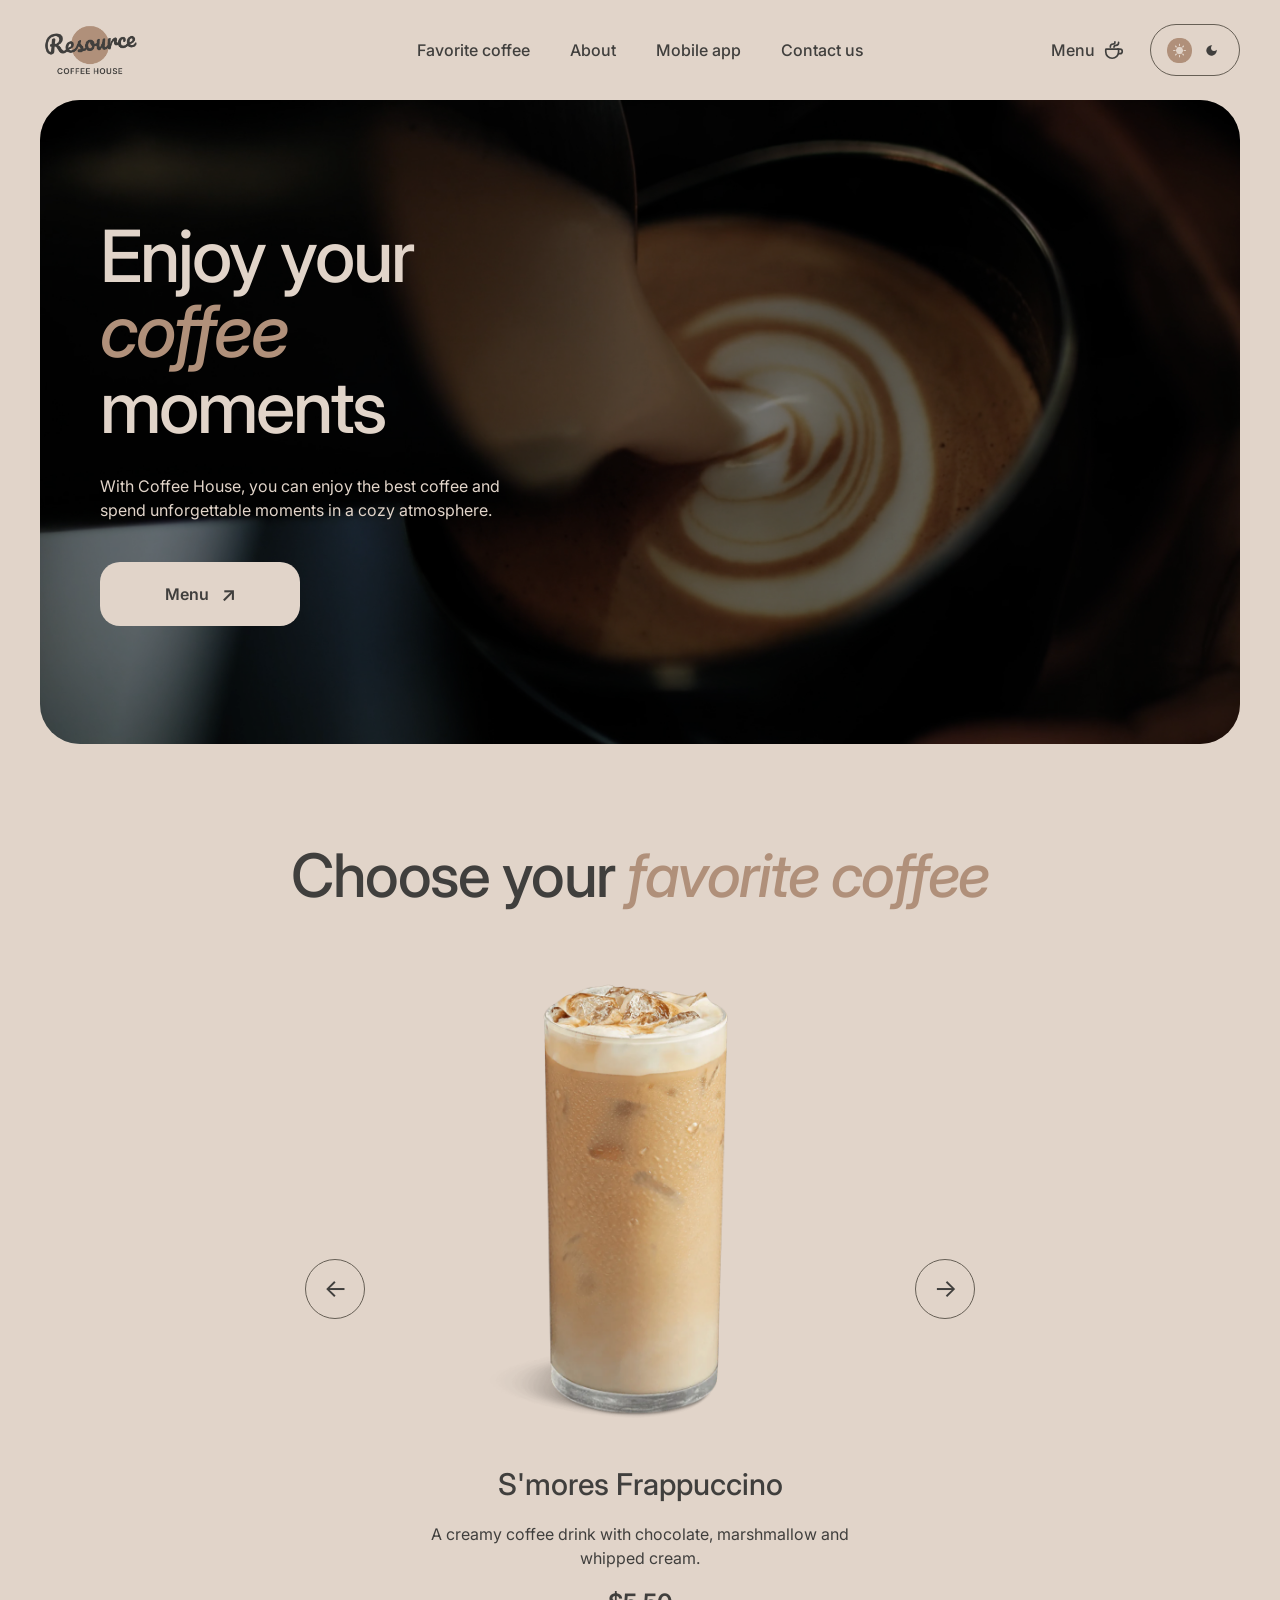
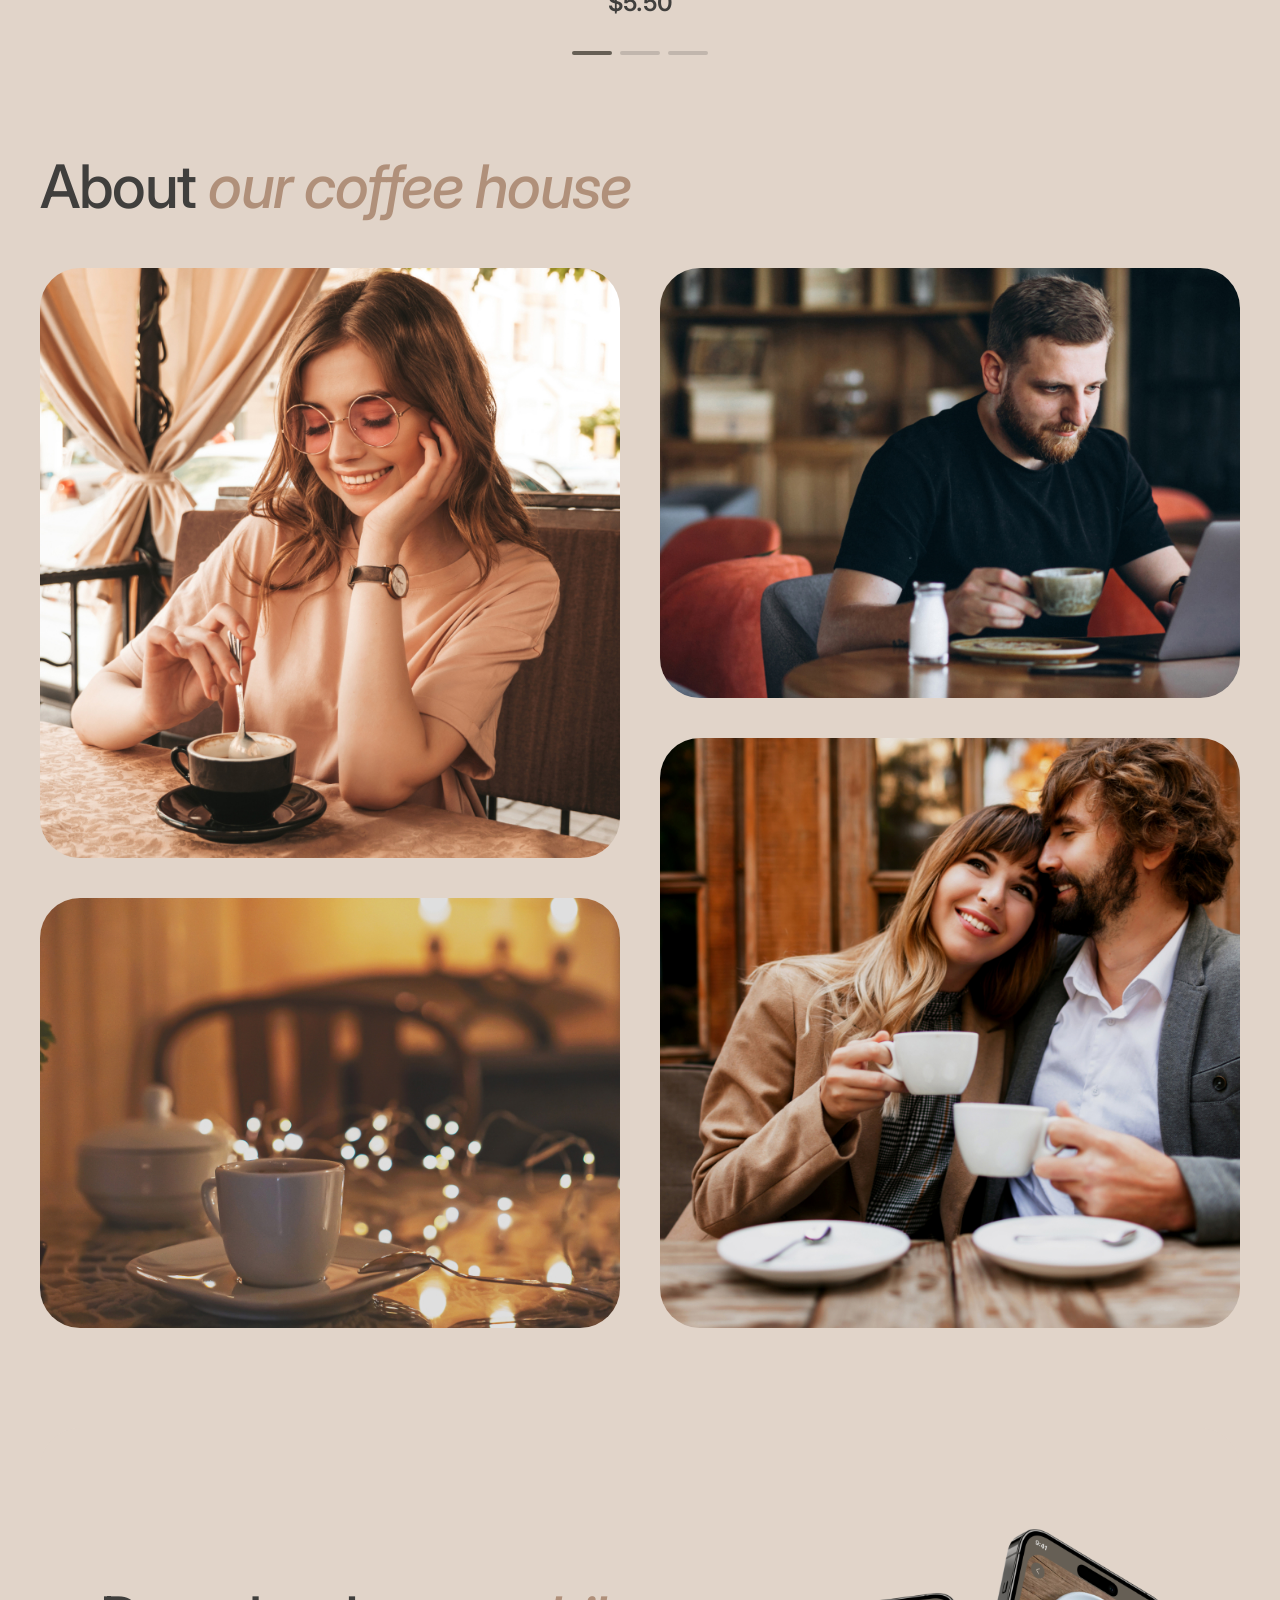
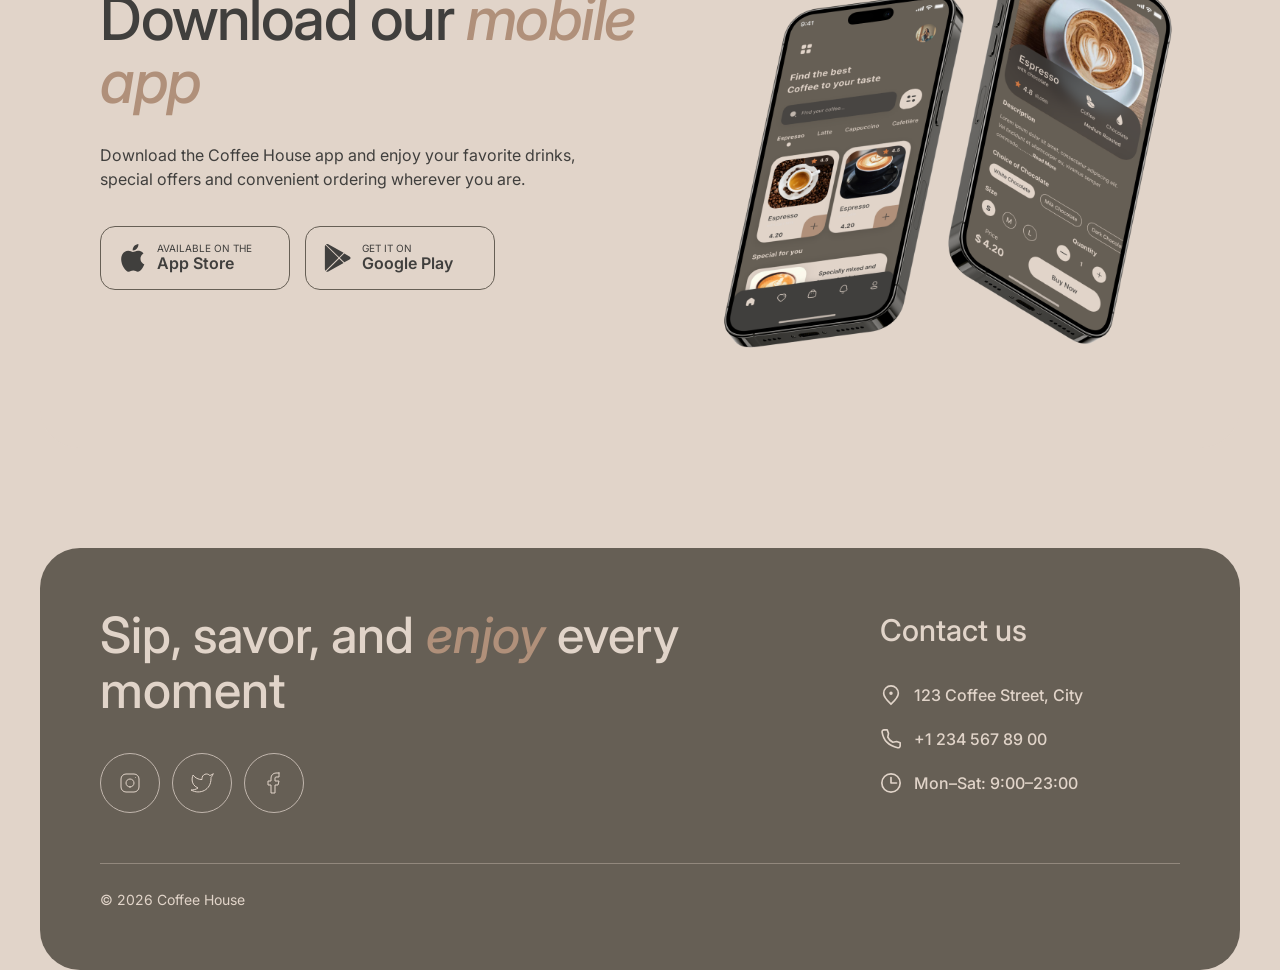
==== commit 0c1c66c5: "feat: add dark theme sun icon" ====
--- a/index.html
+++ b/index.html
@@ -43,9 +43,10 @@
       </a>
 
       <button class="theme-button" type="button" aria-label="Change theme">
-        <img class="theme-icon theme-sun" src="images/icons/sun.svg" alt="">
-        <img class="theme-icon theme-moon" src="images/icons/moon.svg" alt="">
-        <img class="theme-icon theme-moon-dark" src="images/icons/moon-dark.svg" alt="">
+        <img class="theme-icon theme-sun" src="images/icons/Sun.png" alt="">
+        <img class="theme-icon theme-sun-dark" src="images/icons/Sun-dark.png" alt="">
+        <img class="theme-icon theme-moon" src="images/icons/Moon.png" alt="">
+        <img class="theme-icon theme-moon-dark" src="images/icons/Moon-dark.png" alt="">
       </button>
 
       <button class="burger-button" type="button" aria-label="Open navigation menu">
--- a/css/style.css
+++ b/css/style.css
@@ -181,18 +181,22 @@
   height: 25px;
 }
 
-.theme-sun {
-  display: block;
-}
-
+.theme-sun-dark,
 .theme-moon-dark {
   display: none;
 }
 
+.theme-sun,
+.theme-moon {
+  display: block;
+}
+
+body.dark-theme .theme-sun,
 body.dark-theme .theme-moon {
   display: none;
 }
 
+body.dark-theme .theme-sun-dark,
 body.dark-theme .theme-moon-dark {
   display: block;
 }
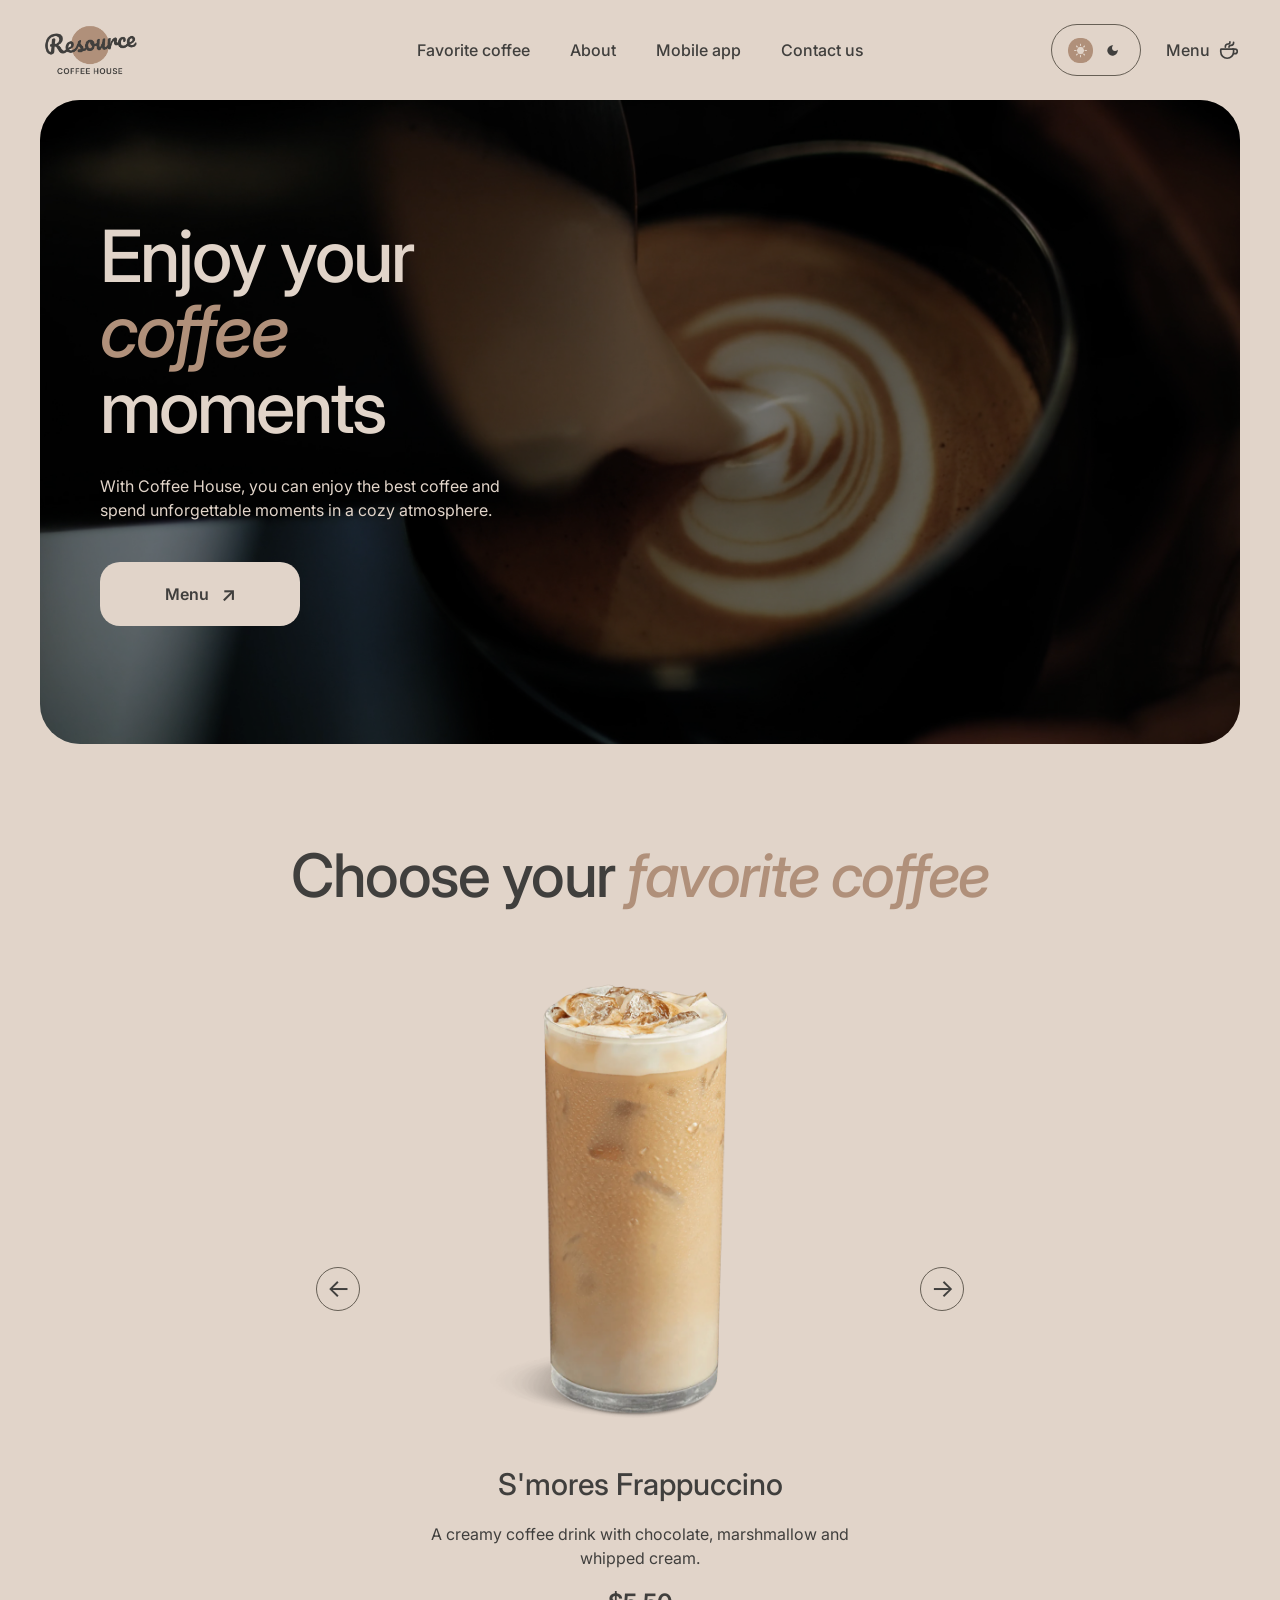
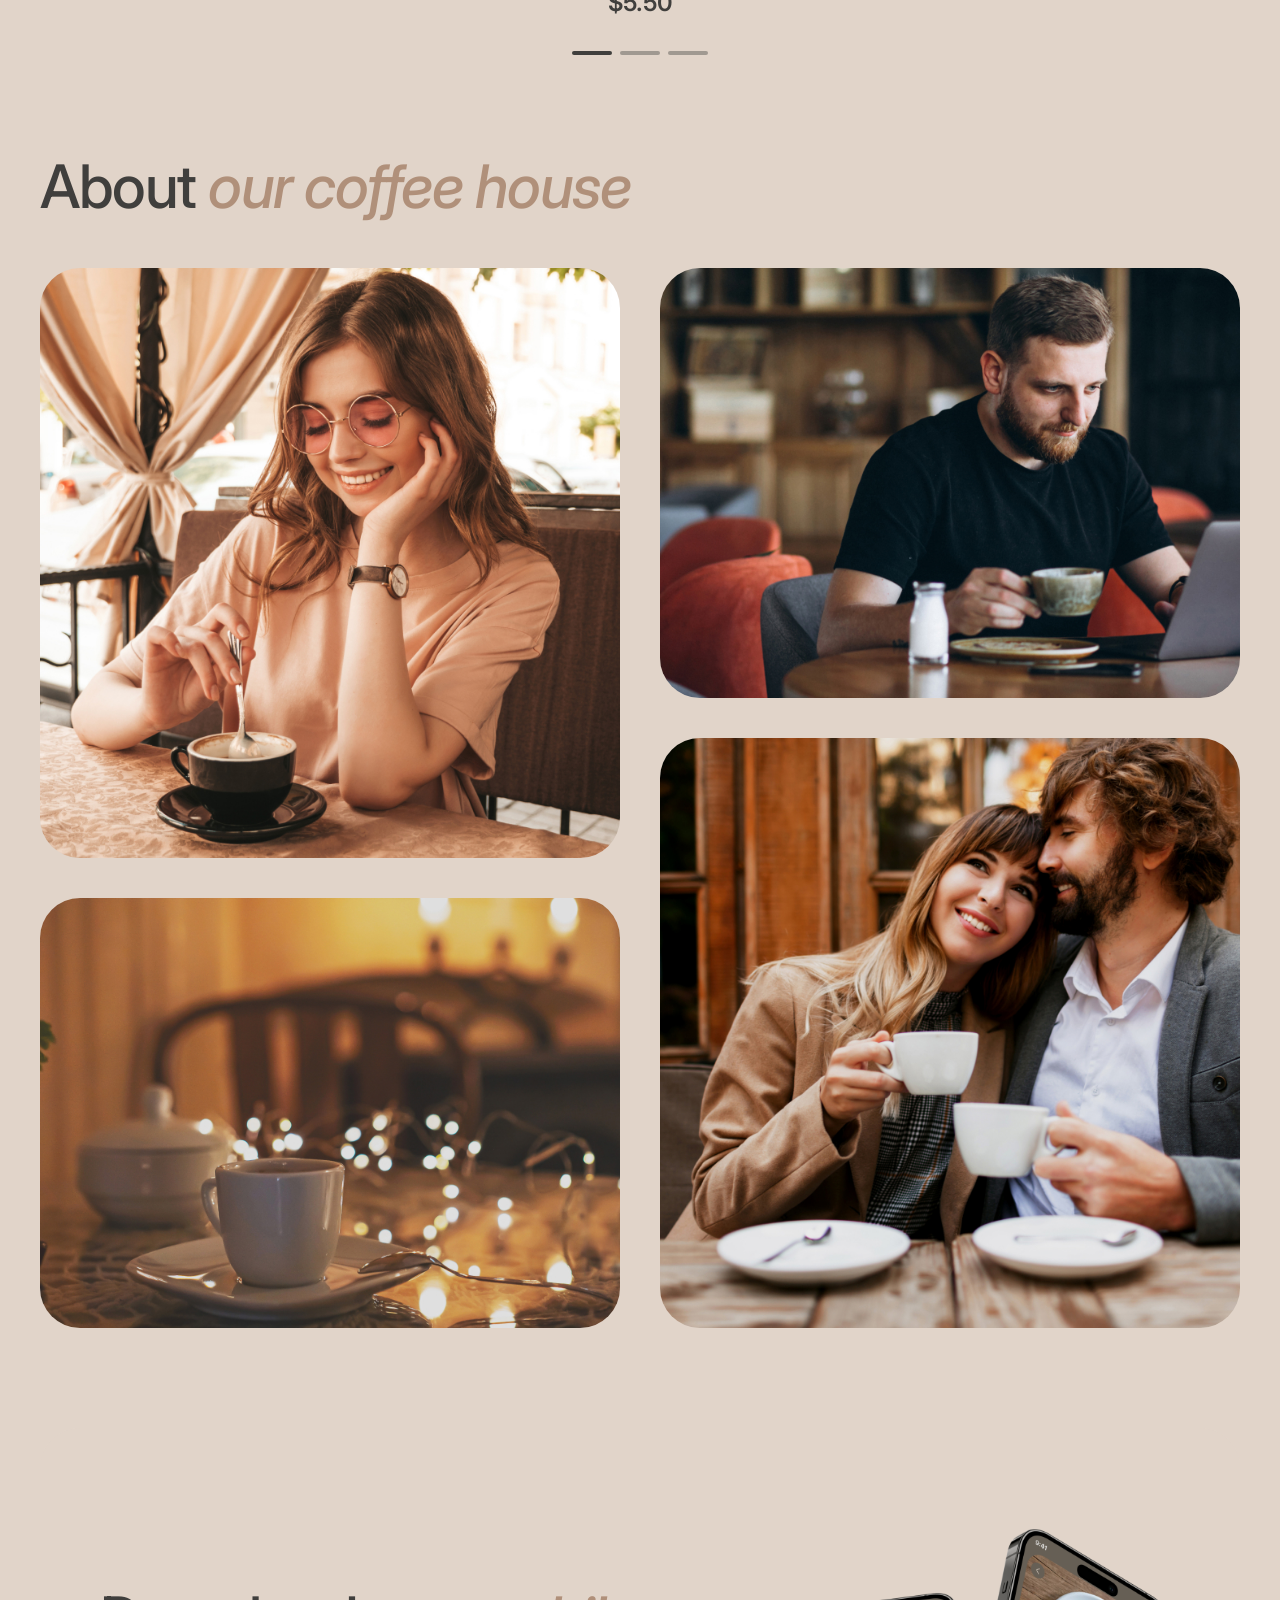
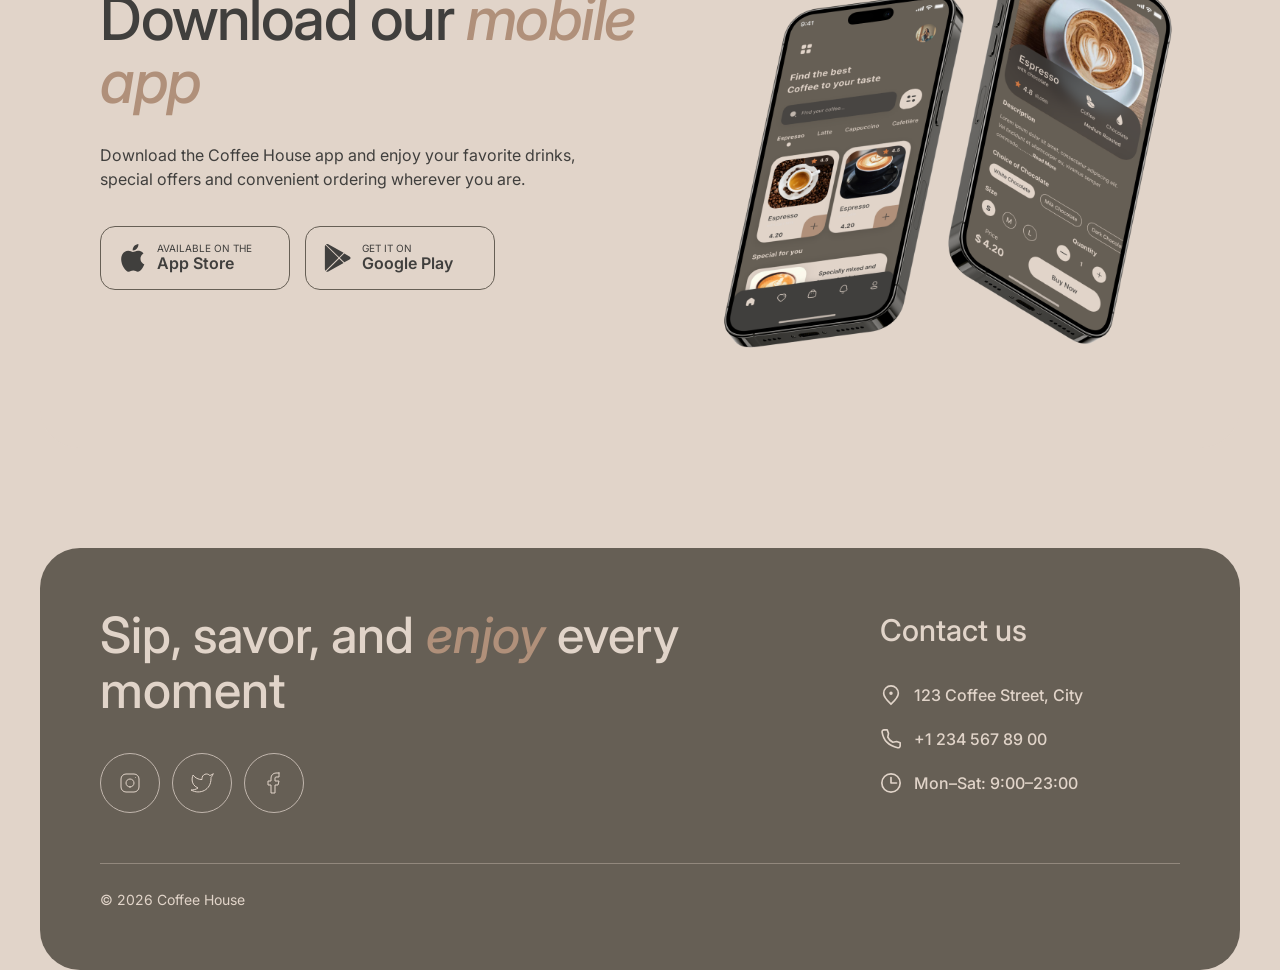
==== commit c0911b81: "feat: add landing page functionality" ====
--- a/index.html
+++ b/index.html
@@ -35,19 +35,18 @@
         </li>
       </ul>
     </nav>
-
     <div class="header-actions">
-      <a class="menu-link" href="menu.html">
-        <span>Menu</span>
-        <img class="menu-link-icon" src="images/icons/coffee-cup.svg" alt="">
-      </a>
-
       <button class="theme-button" type="button" aria-label="Change theme">
         <img class="theme-icon theme-sun" src="images/icons/Sun.png" alt="">
         <img class="theme-icon theme-sun-dark" src="images/icons/Sun-dark.png" alt="">
         <img class="theme-icon theme-moon" src="images/icons/Moon.png" alt="">
         <img class="theme-icon theme-moon-dark" src="images/icons/Moon-dark.png" alt="">
       </button>
+
+      <a class="menu-link" href="menu.html">
+        <span>Menu</span>
+        <img class="menu-link-icon" src="images/icons/coffee-cup.svg" alt="">
+      </a>
 
       <button class="burger-button" type="button" aria-label="Open navigation menu">
         <span></span>
@@ -249,7 +248,7 @@
 
         <ul class="contacts">
           <li>
-            <a class="contact-link" href="#">
+            <a class="contact-link" href="https://www.google.com/maps/search/?api=1&query=123%20Coffee%20Street%2C%20City" target="_blank" rel="noopener noreferrer">
               <img src="images/icons/pin-alt.svg" alt="">
               <span>123 Coffee Street, City</span>
             </a>
--- a/css/style.css
+++ b/css/style.css
@@ -1357,3 +1357,412 @@
 body.dark-theme .theme-button {
   border-color: #c1b6ad;
 }
+
+/* Бургер-меню */
+
+body.burger-open {
+  overflow: hidden;
+}
+
+.burger-menu {
+  position: fixed;
+  top: 0;
+  right: 0;
+  bottom: 0;
+  left: 0;
+  z-index: 999;
+  display: none;
+  padding: 60px 20px 40px;
+  overflow-y: auto;
+  background-color: inherit;
+  color: inherit;
+  opacity: 0;
+  visibility: hidden;
+  pointer-events: none;
+  transform: translateX(100%);
+  transition:
+    transform 0.3s ease,
+    opacity 0.3s ease,
+    visibility 0s linear 0.3s;
+}
+
+.burger-menu-open {
+  opacity: 1;
+  visibility: visible;
+  pointer-events: auto;
+  transform: translateX(0);
+  transition:
+    transform 0.3s ease,
+    opacity 0.3s ease,
+    visibility 0s linear 0s;
+}
+
+.burger-menu-list {
+  display: flex;
+  flex-direction: column;
+  align-items: center;
+  gap: 40px;
+  margin: 0;
+  padding: 0;
+  list-style: none;
+}
+
+.burger-menu-item {
+  display: flex;
+  justify-content: center;
+}
+
+.burger-menu-link {
+  display: flex;
+  align-items: center;
+  justify-content: center;
+  gap: 8px;
+  font-size: 24px;
+  font-weight: 500;
+  text-align: center;
+  text-decoration: none;
+}
+
+.burger-menu-link-menu img {
+  width: 20px;
+  height: 20px;
+}
+
+.burger-button span {
+  transition:
+    transform 0.3s ease,
+    opacity 0.3s ease;
+}
+
+.burger-button-open span:first-child {
+  transform: translateY(4px) rotate(45deg);
+}
+
+.burger-button-open span:last-child {
+  transform: translateY(-4px) rotate(-45deg);
+}
+
+@media (max-width: 480px) {
+  .burger-menu {
+    padding: 50px 20px 30px;
+  }
+
+  .burger-menu-list {
+    gap: 30px;
+  }
+
+  .burger-menu-link {
+    font-size: 22px;
+  }
+}
+
+/* Слайдер */
+
+.slider {
+  display: flex;
+  align-items: center;
+  justify-content: center;
+  gap: 40px;
+  width: 100%;
+}
+
+.slider-viewport {
+  flex: 1 1 auto;
+  width: 100%;
+  max-width: 480px;
+  min-width: 0;
+  overflow: hidden;
+}
+
+.slider-track {
+  display: flex;
+  width: 100%;
+  transition: transform 0.5s ease;
+}
+
+.slider-card {
+  flex: 0 0 100%;
+  width: 100%;
+}
+
+.slider-button {
+  flex-shrink: 0;
+  width: 44px;
+  height: 44px;
+  cursor: pointer;
+}
+
+.slider-controls {
+  display: flex;
+  align-items: center;
+  justify-content: center;
+  gap: 8px;
+}
+
+.slider-control {
+  position: relative;
+  width: 40px;
+  height: 4px;
+  padding: 0;
+  border: 0;
+  border-radius: 10px;
+  background-color: currentColor;
+  opacity: 0.4;
+  cursor: pointer;
+  transition:
+    opacity 0.3s ease,
+    transform 0.3s ease;
+}
+
+.slider-control::before {
+  content: "";
+  position: absolute;
+  inset: -10px 0;
+}
+
+.slider-control:hover {
+  opacity: 0.7;
+}
+
+.slider-control-active {
+  opacity: 1;
+}
+
+.slider-control-active:hover {
+  opacity: 1;
+}
+
+@media (max-width: 768px) {
+  .slider {
+    gap: 20px;
+  }
+
+  .slider-viewport {
+    max-width: 480px;
+  }
+
+  .slider-button {
+    width: 44px;
+    height: 44px;
+  }
+}
+
+@media (max-width: 480px) {
+  .slider {
+    gap: 12px;
+  }
+
+  .slider-button {
+    width: 40px;
+    height: 40px;
+  }
+
+  .slider-control {
+    width: 36px;
+  }
+}
+
+/* Модальное окно */
+
+body.modal-open {
+  overflow: hidden;
+}
+
+.menu-card {
+  cursor: pointer;
+}
+
+.product-modal-overlay {
+  position: fixed;
+  inset: 0;
+  z-index: 1000;
+  display: none;
+  align-items: center;
+  justify-content: center;
+  padding: 20px;
+  background-color: rgb(0 0 0 / 60%);
+  opacity: 0;
+  visibility: hidden;
+  transition:
+    opacity 0.3s ease,
+    visibility 0s linear 0.3s;
+}
+
+.product-modal-overlay-open {
+  display: flex;
+  opacity: 1;
+  visibility: visible;
+  transition:
+    opacity 0.3s ease,
+    visibility 0s linear 0s;
+}
+
+.product-modal {
+  position: relative;
+  display: flex;
+  gap: 40px;
+  width: min(800px, 100%);
+  max-height: calc(100vh - 40px);
+  padding: 40px;
+  overflow-y: auto;
+  border-radius: 40px;
+  background-color: #ffffff;
+  color: #403f3d;
+  transform: scale(0.95);
+  transition: transform 0.3s ease;
+}
+
+.product-modal-overlay-open .product-modal {
+  transform: scale(1);
+}
+
+.product-modal-close {
+  position: absolute;
+  top: 20px;
+  right: 20px;
+  z-index: 2;
+  display: flex;
+  align-items: center;
+  justify-content: center;
+  width: 44px;
+  height: 44px;
+  border: 1px solid #403f3d;
+  border-radius: 50%;
+  font-size: 28px;
+  line-height: 1;
+}
+
+.product-modal-image {
+  flex: 0 0 40%;
+  width: 40%;
+  height: fit-content;
+  aspect-ratio: 1;
+  border-radius: 20px;
+  object-fit: cover;
+}
+
+.product-modal-content {
+  flex: 1;
+  display: flex;
+  flex-direction: column;
+  gap: 16px;
+}
+
+.product-modal-title {
+  font-size: 32px;
+  line-height: 1.2;
+}
+
+.product-modal-description {
+  margin-bottom: 8px;
+}
+
+.product-modal-option-title {
+  font-weight: 600;
+}
+
+.product-modal-options {
+  display: flex;
+  flex-wrap: wrap;
+  gap: 8px;
+}
+
+.product-modal-option {
+  display: flex;
+  align-items: center;
+  justify-content: space-between;
+  gap: 12px;
+  min-width: 90px;
+  padding: 10px 14px;
+  border: 1px solid #c1b6ad;
+  border-radius: 100px;
+  transition:
+    background-color 0.3s ease,
+    color 0.3s ease,
+    border-color 0.3s ease;
+}
+
+.product-modal-option-active {
+  border-color: #403f3d;
+  color: #ffffff;
+  background-color: #403f3d;
+}
+
+.product-modal-total {
+  display: flex;
+  justify-content: space-between;
+  margin-top: 8px;
+  padding-top: 16px;
+  border-top: 1px solid #c1b6ad;
+  font-size: 20px;
+  font-weight: 600;
+}
+
+@media (max-width: 768px) {
+  .product-modal {
+    gap: 24px;
+    width: min(600px, 100%);
+    padding: 30px;
+  }
+
+  .product-modal-image {
+    flex-basis: 35%;
+    width: 35%;
+  }
+
+  .product-modal-title {
+    font-size: 28px;
+  }
+}
+
+@media (max-width: 520px) {
+  .product-modal {
+    flex-direction: column;
+    gap: 20px;
+    max-height: calc(100vh - 40px);
+    padding: 20px;
+    border-radius: 20px;
+  }
+
+  .product-modal-close {
+    top: 12px;
+    right: 12px;
+  }
+
+  .product-modal-image {
+    flex: none;
+    width: 100%;
+    max-width: 240px;
+    margin: 0 auto;
+  }
+
+  .product-modal-title {
+    padding-right: 50px;
+    font-size: 24px;
+  }
+}
+
+/* Тёмная тема */
+
+.dark-theme .product-modal {
+  background-color: #403f3d;
+  color: #e1d4c9;
+}
+
+.dark-theme .product-modal-close {
+  border-color: #c1b6ad;
+}
+
+.dark-theme .product-modal-option {
+  border-color: #665f55;
+}
+
+.dark-theme .product-modal-option-active {
+  border-color: #c1b6ad;
+  color: #403f3d;
+  background-color: #c1b6ad;
+}
+
+.dark-theme .product-modal-total {
+  border-color: #665f55;
+}
